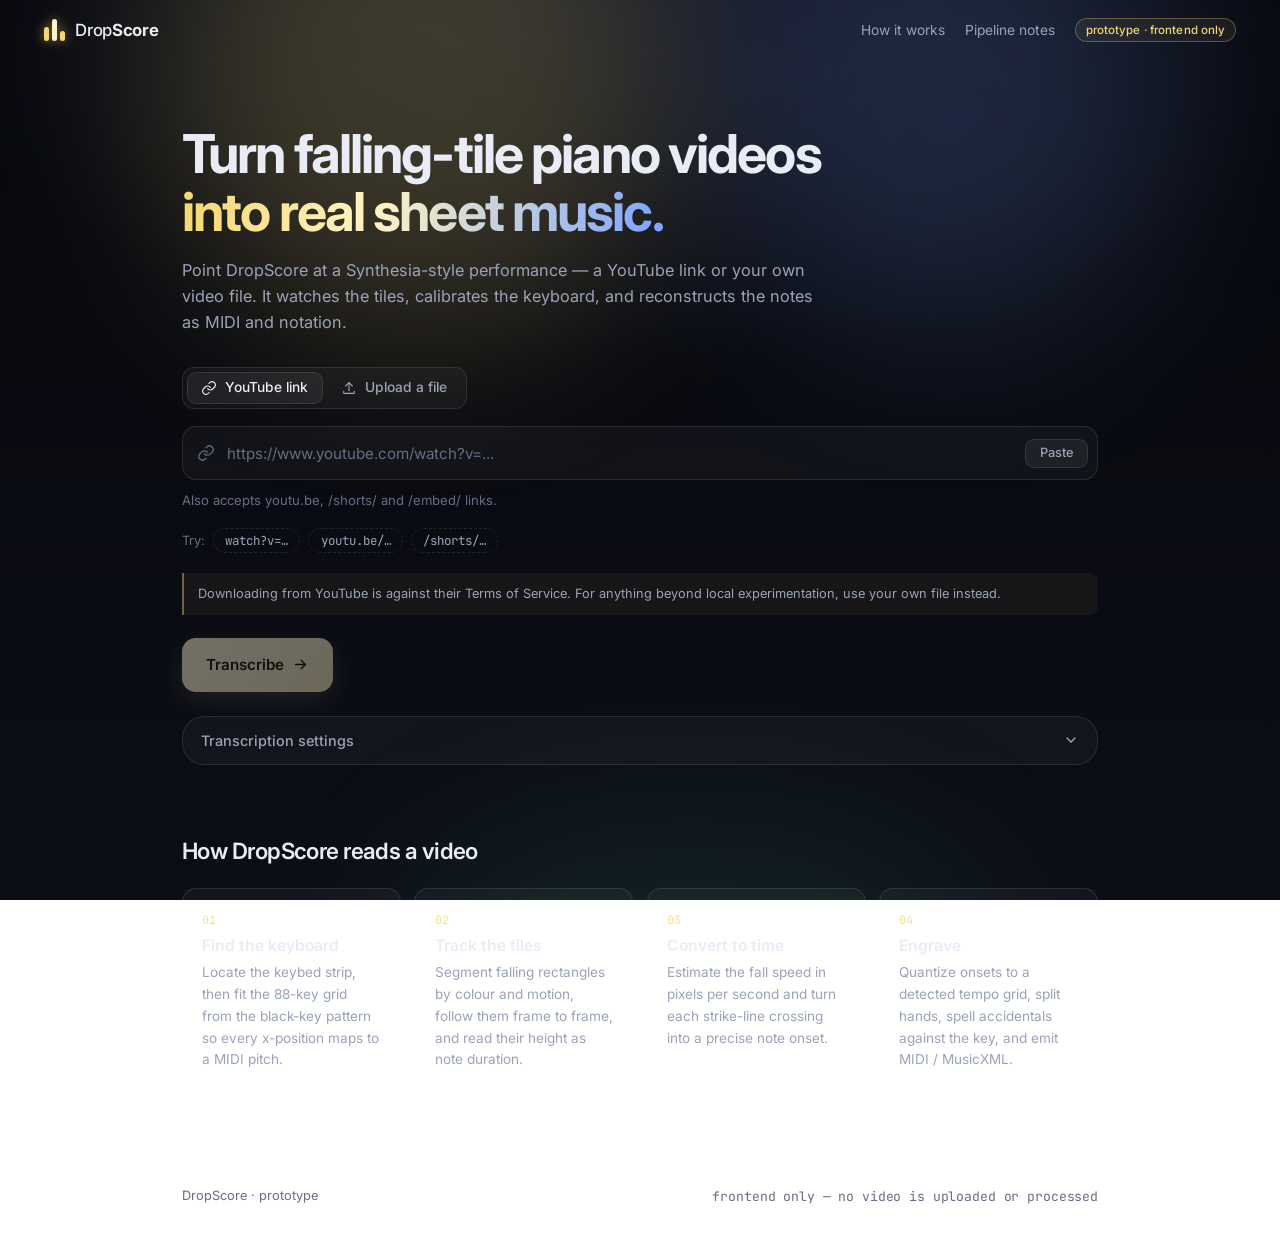
==== web/index.html @ 4b2c11ba "add local file upload" ====
<!DOCTYPE html>
<html lang="en">
<head>
<meta charset="utf-8" />
<meta name="viewport" content="width=device-width, initial-scale=1" />
<title>DropScore — falling-tile piano video to sheet music</title>
<link rel="preconnect" href="https://fonts.googleapis.com" />
<link rel="preconnect" href="https://fonts.gstatic.com" crossorigin />
<link href="https://fonts.googleapis.com/css2?family=Inter:wght@400;500;600;700&family=JetBrains+Mono:wght@400;500&display=swap" rel="stylesheet" />
<link rel="stylesheet" href="styles.css" />
</head>
<body>
<div class="glow-field" aria-hidden="true">
  <span class="orb orb-a"></span>
  <span class="orb orb-b"></span>
  <span class="orb orb-c"></span>
</div>

<header class="topbar">
  <div class="brand">
    <span class="brand-mark" aria-hidden="true"><i></i><i></i><i></i></span>
    <span class="brand-text">Drop<b>Score</b></span>
  </div>
  <nav class="topnav">
    <a href="#how">How it works</a>
    <a href="../docs/PIPELINE.md">Pipeline notes</a>
    <span class="pill pill-warn">prototype · frontend only</span>
  </nav>
</header>

<main>
  <!-- INPUT -->
  <section class="hero" id="input-stage">
    <h1>Turn falling-tile piano videos<br /><em>into real sheet music.</em></h1>
    <p class="sub">
      Point DropScore at a Synthesia-style performance — a YouTube link or your own
      video file. It watches the tiles, calibrates the keyboard, and reconstructs the
      notes as MIDI and notation.
    </p>

    <div class="tabs" role="tablist" aria-label="Video source">
      <button class="tab is-active" id="tab-link" role="tab" aria-selected="true" aria-controls="pane-link" type="button">
        <svg viewBox="0 0 24 24" aria-hidden="true"><path d="M10 13a5 5 0 0 0 7.5.5l3-3a5 5 0 0 0-7-7l-1.7 1.7" /><path d="M14 11a5 5 0 0 0-7.5-.5l-3 3a5 5 0 0 0 7 7l1.7-1.7" /></svg>
        <span>YouTube link</span>
      </button>
      <button class="tab" id="tab-file" role="tab" aria-selected="false" aria-controls="pane-file" type="button">
        <svg viewBox="0 0 24 24" aria-hidden="true"><path d="M12 16V4" /><path d="M7 9l5-5 5 5" /><path d="M4 17v2a1 1 0 0 0 1 1h14a1 1 0 0 0 1-1v-2" /></svg>
        <span>Upload a file</span>
      </button>
    </div>

    <form id="source-form" autocomplete="off" novalidate>
      <!-- link pane -->
      <div class="pane" id="pane-link" role="tabpanel" aria-labelledby="tab-link">
        <div class="url-form">
          <div class="field">
            <svg class="field-icon" viewBox="0 0 24 24" aria-hidden="true"><path d="M10 13a5 5 0 0 0 7.5.5l3-3a5 5 0 0 0-7-7l-1.7 1.7" /><path d="M14 11a5 5 0 0 0-7.5-.5l-3 3a5 5 0 0 0 7 7l1.7-1.7" /></svg>
            <input id="url-input" type="text" inputmode="url" spellcheck="false"
                   placeholder="https://www.youtube.com/watch?v=..." aria-label="YouTube video URL" />
            <button type="button" class="ghost-btn" id="paste-btn" title="Paste from clipboard">Paste</button>
          </div>
        </div>

        <p class="hint" id="hint">Also accepts youtu.be, /shorts/ and /embed/ links.</p>

        <div class="samples">
          <span>Try:</span>
          <button class="chip" type="button" data-url="https://www.youtube.com/watch?v=dQw4w9WgXcQ">watch?v=…</button>
          <button class="chip" type="button" data-url="https://youtu.be/9bZkp7q19f0?t=42">youtu.be/…</button>
          <button class="chip" type="button" data-url="https://www.youtube.com/shorts/aqz-KE-bpKQ">/shorts/…</button>
        </div>

        <div class="preview" id="preview" hidden>
          <div class="preview-thumb">
            <img id="preview-img" alt="Video thumbnail" />
            <span class="preview-badge mono" id="preview-id"></span>
          </div>
          <div class="preview-meta">
            <h3>Source detected</h3>
            <p>DropScore will fetch this video and sample it at <b>30 fps</b> for tile tracking.</p>
            <button class="link-btn" id="clear-btn" type="button">Use a different link</button>
          </div>
        </div>

        <p class="note-tos">
          Downloading from YouTube is against their Terms of Service. For anything beyond
          local experimentation, use your own file instead.
        </p>
      </div>

      <!-- file pane -->
      <div class="pane" id="pane-file" role="tabpanel" aria-labelledby="tab-file" hidden>
        <label class="dropzone" id="dropzone" for="file-input">
          <input id="file-input" type="file" accept="video/mp4,video/webm,video/quicktime,video/x-matroska,.mp4,.webm,.mov,.mkv,.m4v" />
          <svg class="dz-icon" viewBox="0 0 24 24" aria-hidden="true">
            <path d="M12 16V4" /><path d="M7 9l5-5 5 5" />
            <path d="M4 17v2a1 1 0 0 0 1 1h14a1 1 0 0 0 1-1v-2" />
          </svg>
          <span class="dz-title">Drop a video here, or <u>browse</u></span>
          <span class="dz-sub">MP4, WebM, MOV or MKV · up to 2 GB · never leaves your machine</span>
        </label>

        <p class="hint" id="file-hint">The file is read locally — nothing is uploaded in this prototype.</p>

        <div class="preview" id="file-preview" hidden>
          <div class="preview-thumb">
            <canvas id="file-thumb" width="320" height="180"></canvas>
            <span class="preview-badge mono" id="file-badge"></span>
          </div>
          <div class="preview-meta">
            <h3 id="file-name">video.mp4</h3>
            <p class="mono" id="file-meta"></p>
            <button class="link-btn" id="file-clear-btn" type="button">Choose a different file</button>
          </div>
        </div>
      </div>

      <button type="submit" class="primary-btn" id="submit-btn">
        <span>Transcribe</span>
        <svg viewBox="0 0 24 24" aria-hidden="true"><path d="M5 12h13" /><path d="M13 6l6 6-6 6" /></svg>
      </button>
    </form>

    <details class="options" id="options">
      <summary>
        <span>Transcription settings</span>
        <svg viewBox="0 0 24 24" aria-hidden="true"><path d="M6 9l6 6 6-6" /></svg>
      </summary>
      <div class="options-grid">
        <label class="opt">
          <span class="opt-label">Hand assignment</span>
          <select id="opt-hands">
            <option value="color">By tile colour (recommended)</option>
            <option value="split">Fixed split at middle C</option>
            <option value="pitch">Adaptive pitch clustering</option>
            <option value="none">Single staff</option>
          </select>
        </label>
        <label class="opt">
          <span class="opt-label">Quantization</span>
          <select id="opt-quant">
            <option value="16">1/16 note</option>
            <option value="32">1/32 note</option>
            <option value="8">1/8 note</option>
            <option value="0">None (raw timing)</option>
          </select>
        </label>
        <label class="opt">
          <span class="opt-label">Tempo</span>
          <select id="opt-tempo">
            <option value="auto">Estimate from note onsets</option>
            <option value="fixed">Fix at 120 BPM</option>
          </select>
        </label>
        <label class="opt">
          <span class="opt-label">Key signature</span>
          <select id="opt-key">
            <option value="auto">Detect automatically</option>
            <option value="C">C major / A minor</option>
            <option value="G">G major / E minor</option>
            <option value="F">F major / D minor</option>
          </select>
        </label>
        <div class="opt opt-wide">
          <span class="opt-label">Outputs</span>
          <div class="checks">
            <label><input type="checkbox" checked data-fmt="MIDI" /> <span>MIDI</span></label>
            <label><input type="checkbox" checked data-fmt="MusicXML" /> <span>MusicXML</span></label>
            <label><input type="checkbox" data-fmt="PDF" /> <span>PDF score</span></label>
            <label><input type="checkbox" data-fmt="JSON" /> <span>Note JSON</span></label>
          </div>
        </div>
      </div>
    </details>
  </section>

  <!-- PROCESSING -->
  <section class="stage" id="processing-stage" hidden>
    <div class="panel">
      <div class="panel-head">
        <h2>Transcribing</h2>
        <span class="mono" id="elapsed">00:00</span>
      </div>
      <div class="progress"><div class="progress-bar" id="progress-bar"></div></div>
      <ol class="steps" id="steps"></ol>
      <div class="console mono" id="console" aria-live="polite"></div>
      <button class="ghost-btn danger" id="cancel-btn" type="button">Cancel</button>
    </div>
  </section>

  <!-- RESULT -->
  <section class="stage" id="result-stage" hidden>
    <div class="panel">
      <div class="panel-head">
        <h2>Transcription complete</h2>
        <span class="pill pill-ok" id="result-conf">confidence 0.00</span>
      </div>

      <div class="stats" id="stats"></div>

      <div class="roll-wrap">
        <div class="roll-head">
          <span>Piano roll</span>
          <span class="mono" id="roll-range"></span>
        </div>
        <canvas id="roll" height="240"></canvas>
        <div class="keybed" id="keybed" aria-hidden="true"></div>
      </div>

      <div class="downloads" id="downloads"></div>

      <p class="disclaimer">
        This build renders a simulated result — the vision backend is not wired up yet.
        See <a href="../docs/PIPELINE.md">docs/PIPELINE.md</a> for the planned approach.
      </p>

      <button class="ghost-btn" id="again-btn" type="button">Transcribe another video</button>
    </div>
  </section>

  <!-- HOW -->
  <section class="how" id="how">
    <h2>How DropScore reads a video</h2>
    <div class="cards">
      <article class="card">
        <span class="card-num">01</span>
        <h3>Find the keyboard</h3>
        <p>Locate the keybed strip, then fit the 88-key grid from the black-key pattern so every x-position maps to a MIDI pitch.</p>
      </article>
      <article class="card">
        <span class="card-num">02</span>
        <h3>Track the tiles</h3>
        <p>Segment falling rectangles by colour and motion, follow them frame to frame, and read their height as note duration.</p>
      </article>
      <article class="card">
        <span class="card-num">03</span>
        <h3>Convert to time</h3>
        <p>Estimate the fall speed in pixels per second and turn each strike-line crossing into a precise note onset.</p>
      </article>
      <article class="card">
        <span class="card-num">04</span>
        <h3>Engrave</h3>
        <p>Quantize onsets to a detected tempo grid, split hands, spell accidentals against the key, and emit MIDI / MusicXML.</p>
      </article>
    </div>
  </section>
</main>

<footer>
  <span>DropScore · prototype</span>
  <span class="mono">frontend only — no video is uploaded or processed</span>
</footer>

<script src="app.js"></script>
</body>
</html>
---- web/styles.css ----
/* ── DropScore prototype UI ────────────────────────────────────────── */

:root {
  --bg:            #07080d;
  --bg-2:          #0c0e16;
  --surface:       rgba(255, 255, 255, 0.035);
  --surface-hi:    rgba(255, 255, 255, 0.06);
  --line:          rgba(255, 255, 255, 0.10);
  --line-hi:       rgba(255, 255, 255, 0.20);
  --text:          #e9ecf5;
  --text-dim:      #9aa3b8;
  --text-faint:    #666e85;

  --accent:        #f5d76e;   /* the warm gold of the reference video */
  --accent-2:      #7aa2ff;   /* cool counterpart, left hand         */
  --accent-3:      #64f0c8;
  --danger:        #ff6b6b;

  --radius:        14px;
  --radius-lg:     22px;
  --mono:          "JetBrains Mono", ui-monospace, SFMono-Regular, Menlo, monospace;
}

* { box-sizing: border-box; }

/* display:flex/grid on a section would otherwise beat the UA [hidden] rule */
[hidden] { display: none !important; }

html { scroll-behavior: smooth; }

body {
  margin: 0;
  min-height: 100vh;
  font-family: Inter, -apple-system, BlinkMacSystemFont, "Segoe UI", sans-serif;
  color: var(--text);
  background:
    radial-gradient(1200px 700px at 50% -10%, #131829 0%, transparent 65%),
    linear-gradient(180deg, var(--bg) 0%, var(--bg-2) 100%);
  background-attachment: fixed;
  -webkit-font-smoothing: antialiased;
}

.mono { font-family: var(--mono); font-size: 0.82rem; letter-spacing: -0.01em; }

/* ── ambient glow ─────────────────────────────────────────────────── */
.glow-field { position: fixed; inset: 0; overflow: hidden; pointer-events: none; z-index: 0; }
.orb { position: absolute; border-radius: 50%; filter: blur(90px); opacity: 0.20; }
.orb-a { width: 520px; height: 520px; background: var(--accent);   top: -180px; left: 12%; }
.orb-b { width: 460px; height: 460px; background: var(--accent-2); top: -120px; right: 8%; opacity: 0.16; }
.orb-c { width: 620px; height: 320px; background: var(--accent-3); bottom: -220px; left: 30%; opacity: 0.08; }

/* ── chrome ───────────────────────────────────────────────────────── */
.topbar {
  position: relative; z-index: 2;
  display: flex; align-items: center; justify-content: space-between;
  gap: 1rem; padding: 1.15rem clamp(1rem, 4vw, 2.75rem);
}

.brand { display: flex; align-items: center; gap: 0.65rem; }
.brand-mark { display: flex; align-items: flex-end; gap: 3px; height: 22px; }
.brand-mark i {
  display: block; width: 5px; border-radius: 3px; background: var(--accent);
  box-shadow: 0 0 12px rgba(245, 215, 110, 0.6);
  animation: bob 2.4s ease-in-out infinite;
}
.brand-mark i:nth-child(1) { height: 14px; }
.brand-mark i:nth-child(2) { height: 22px; background: #fff5cf; animation-delay: 0.25s; }
.brand-mark i:nth-child(3) { height: 10px; animation-delay: 0.5s; }
@keyframes bob { 0%, 100% { transform: translateY(0); } 50% { transform: translateY(-4px); } }

.brand-text { font-weight: 500; font-size: 1.05rem; letter-spacing: -0.02em; }
.brand-text b { font-weight: 700; }

.topnav { display: flex; align-items: center; gap: 1.25rem; font-size: 0.86rem; }
.topnav a { color: var(--text-dim); text-decoration: none; transition: color 0.15s; }
.topnav a:hover { color: var(--text); }

.pill {
  padding: 0.25rem 0.6rem; border-radius: 999px;
  font-size: 0.72rem; font-weight: 500; letter-spacing: 0.01em;
  border: 1px solid var(--line);
}
.pill-warn { color: var(--accent); border-color: rgba(245, 215, 110, 0.3); background: rgba(245, 215, 110, 0.07); }
.pill-ok   { color: var(--accent-3); border-color: rgba(100, 240, 200, 0.3); background: rgba(100, 240, 200, 0.07); }

/* ── layout ───────────────────────────────────────────────────────── */
main {
  position: relative; z-index: 1;
  max-width: 980px; margin: 0 auto;
  padding: clamp(1.5rem, 5vw, 4rem) clamp(1rem, 4vw, 2rem) 4rem;
}

.hero h1 {
  margin: 0 0 1rem;
  font-size: clamp(2rem, 5.4vw, 3.35rem);
  line-height: 1.08; font-weight: 700; letter-spacing: -0.035em;
}
.hero h1 em {
  font-style: normal;
  background: linear-gradient(100deg, var(--accent) 0%, #fff3c4 40%, var(--accent-2) 100%);
  -webkit-background-clip: text; background-clip: text; color: transparent;
}
.sub {
  margin: 0 0 2rem; max-width: 40rem;
  color: var(--text-dim); font-size: 1.02rem; line-height: 1.6;
}

/* ── source tabs ──────────────────────────────────────────────────── */
.tabs {
  display: inline-flex; gap: 0.25rem; margin-bottom: 1.1rem; padding: 0.25rem;
  background: var(--surface); border: 1px solid var(--line); border-radius: 12px;
}
.tab {
  display: inline-flex; align-items: center; gap: 0.5rem;
  padding: 0.5rem 0.9rem; border: 0; border-radius: 9px; cursor: pointer;
  background: transparent; color: var(--text-dim);
  font: 500 0.86rem/1 Inter, sans-serif;
  transition: background 0.18s, color 0.18s;
}
.tab svg { width: 16px; height: 16px; fill: none; stroke: currentColor; stroke-width: 1.7; stroke-linecap: round; stroke-linejoin: round; }
.tab:hover { color: var(--text); }
.tab.is-active { background: var(--surface-hi); color: var(--text); box-shadow: inset 0 0 0 1px var(--line); }

.pane { animation: rise 0.25s ease both; }
#submit-btn { margin-top: 1.4rem; }

.note-tos {
  margin: 1.25rem 0 0; padding: 0.7rem 0.85rem;
  border-left: 2px solid rgba(245, 215, 110, 0.4); border-radius: 0 8px 8px 0;
  background: rgba(245, 215, 110, 0.05);
  font-size: 0.8rem; line-height: 1.55; color: var(--text-dim);
}

/* ── dropzone ─────────────────────────────────────────────────────── */
.dropzone {
  display: flex; flex-direction: column; align-items: center; justify-content: center;
  gap: 0.5rem; padding: 2.4rem 1.5rem; cursor: pointer; text-align: center;
  background: var(--surface); border: 1.5px dashed var(--line-hi);
  border-radius: var(--radius-lg);
  transition: border-color 0.18s, background 0.18s, transform 0.18s;
}
.dropzone:hover { border-color: rgba(245, 215, 110, 0.45); background: var(--surface-hi); }
.dropzone.dragover {
  border-color: var(--accent); background: rgba(245, 215, 110, 0.07);
  transform: scale(1.005);
}
.dropzone input[type="file"] { position: absolute; width: 1px; height: 1px; opacity: 0; pointer-events: none; }
.dz-icon { width: 30px; height: 30px; fill: none; stroke: var(--accent); stroke-width: 1.5; stroke-linecap: round; stroke-linejoin: round; opacity: 0.85; }
.dz-title { font-size: 0.98rem; font-weight: 500; }
.dz-title u { text-decoration-color: rgba(245, 215, 110, 0.6); text-underline-offset: 3px; }
.dz-sub { font-size: 0.8rem; color: var(--text-faint); }

#file-thumb { width: 100%; height: 100%; display: block; object-fit: cover; background: #000; }
#file-meta { font-size: 0.78rem; }

/* ── url form ─────────────────────────────────────────────────────── */
.url-form { display: flex; gap: 0.7rem; flex-wrap: wrap; }

.field {
  flex: 1 1 320px; display: flex; align-items: center; gap: 0.6rem;
  padding: 0 0.55rem 0 0.9rem; height: 54px;
  background: var(--surface); border: 1px solid var(--line);
  border-radius: var(--radius); transition: border-color 0.18s, box-shadow 0.18s, background 0.18s;
}
.field:focus-within {
  border-color: rgba(245, 215, 110, 0.5);
  box-shadow: 0 0 0 4px rgba(245, 215, 110, 0.08);
  background: var(--surface-hi);
}
.field.invalid { border-color: rgba(255, 107, 107, 0.6); box-shadow: 0 0 0 4px rgba(255, 107, 107, 0.08); }

.field-icon { width: 18px; height: 18px; flex: none; fill: none; stroke: var(--text-faint); stroke-width: 1.7; stroke-linecap: round; }

.field input {
  flex: 1; min-width: 0; height: 100%;
  background: none; border: 0; outline: none;
  color: var(--text); font-size: 0.95rem; font-family: inherit;
}
.field input::placeholder { color: var(--text-faint); }

.primary-btn {
  display: inline-flex; align-items: center; gap: 0.5rem;
  height: 54px; padding: 0 1.5rem;
  border: 0; border-radius: var(--radius); cursor: pointer;
  font: 600 0.95rem/1 Inter, sans-serif; color: #1a1608;
  background: linear-gradient(135deg, #ffe9a3, var(--accent));
  box-shadow: 0 8px 28px rgba(245, 215, 110, 0.22);
  transition: transform 0.15s, box-shadow 0.2s, filter 0.2s;
}
.primary-btn:hover:not(:disabled) { transform: translateY(-1px); box-shadow: 0 12px 34px rgba(245, 215, 110, 0.3); }
.primary-btn:active:not(:disabled) { transform: translateY(0); }
.primary-btn:disabled { opacity: 0.45; cursor: not-allowed; filter: saturate(0.4); }
.primary-btn svg { width: 17px; height: 17px; fill: none; stroke: currentColor; stroke-width: 2; stroke-linecap: round; stroke-linejoin: round; }

.ghost-btn {
  padding: 0.45rem 0.85rem; border-radius: 9px; cursor: pointer;
  background: var(--surface-hi); border: 1px solid var(--line);
  color: var(--text-dim); font: 500 0.8rem/1 Inter, sans-serif;
  transition: color 0.15s, border-color 0.15s, background 0.15s;
}
.ghost-btn:hover { color: var(--text); border-color: var(--line-hi); }
.ghost-btn.danger:hover { color: var(--danger); border-color: rgba(255, 107, 107, 0.4); }

.link-btn {
  background: none; border: 0; padding: 0; cursor: pointer;
  color: var(--accent); font: 500 0.85rem/1 Inter, sans-serif;
  border-bottom: 1px dashed rgba(245, 215, 110, 0.4);
}

.hint { margin: 0.75rem 0 0; font-size: 0.82rem; color: var(--text-faint); min-height: 1.2em; }
.hint.error { color: var(--danger); }

.samples { display: flex; align-items: center; flex-wrap: wrap; gap: 0.5rem; margin-top: 1.25rem; font-size: 0.8rem; color: var(--text-faint); }
.chip {
  padding: 0.32rem 0.7rem; border-radius: 999px; cursor: pointer;
  background: transparent; border: 1px dashed var(--line);
  color: var(--text-dim); font: 400 0.78rem/1 var(--mono);
  transition: all 0.15s;
}
.chip:hover { border-style: solid; border-color: var(--line-hi); color: var(--text); background: var(--surface); }

/* ── preview ──────────────────────────────────────────────────────── */
.preview {
  display: flex; gap: 1.15rem; align-items: center; flex-wrap: wrap;
  margin-top: 1.5rem; padding: 1rem;
  background: var(--surface); border: 1px solid var(--line); border-radius: var(--radius-lg);
  animation: rise 0.35s ease both;
}
.preview-thumb { position: relative; flex: none; width: 200px; aspect-ratio: 16 / 9; border-radius: 12px; overflow: hidden; background: #000; }
.preview-thumb img { width: 100%; height: 100%; object-fit: cover; display: block; }
.preview-badge {
  position: absolute; left: 8px; bottom: 8px;
  padding: 0.15rem 0.45rem; border-radius: 6px;
  background: rgba(0, 0, 0, 0.7); color: #fff; font-size: 0.7rem;
}
.preview-meta h3 { margin: 0 0 0.3rem; font-size: 0.95rem; font-weight: 600; }
.preview-meta p { margin: 0 0 0.6rem; color: var(--text-dim); font-size: 0.86rem; }

@keyframes rise { from { opacity: 0; transform: translateY(8px); } to { opacity: 1; transform: none; } }

/* ── options ──────────────────────────────────────────────────────── */
.options { margin-top: 1.5rem; border: 1px solid var(--line); border-radius: var(--radius-lg); background: var(--surface); overflow: hidden; }
.options summary {
  display: flex; align-items: center; justify-content: space-between;
  padding: 0.95rem 1.15rem; cursor: pointer; list-style: none;
  font-size: 0.9rem; font-weight: 500; color: var(--text-dim);
}
.options summary::-webkit-details-marker { display: none; }
.options summary:hover { color: var(--text); }
.options summary svg { width: 16px; height: 16px; fill: none; stroke: currentColor; stroke-width: 2; stroke-linecap: round; transition: transform 0.2s; }
.options[open] summary svg { transform: rotate(180deg); }

.options-grid {
  display: grid; grid-template-columns: repeat(auto-fit, minmax(210px, 1fr));
  gap: 1rem; padding: 0 1.15rem 1.25rem;
}
.opt { display: flex; flex-direction: column; gap: 0.4rem; }
.opt-wide { grid-column: 1 / -1; }
.opt-label { font-size: 0.76rem; text-transform: uppercase; letter-spacing: 0.07em; color: var(--text-faint); }

select {
  height: 40px; padding: 0 0.7rem; border-radius: 10px;
  background: #10131d; border: 1px solid var(--line);
  color: var(--text); font: 400 0.88rem/1 Inter, sans-serif; cursor: pointer;
}
select:focus { outline: none; border-color: rgba(245, 215, 110, 0.5); }

.checks { display: flex; flex-wrap: wrap; gap: 0.5rem; }
.checks label {
  display: inline-flex; align-items: center; gap: 0.4rem; cursor: pointer;
  padding: 0.4rem 0.75rem; border-radius: 9px;
  background: #10131d; border: 1px solid var(--line);
  font-size: 0.84rem; color: var(--text-dim); transition: all 0.15s;
}
.checks label:has(input:checked) { color: var(--text); border-color: rgba(245, 215, 110, 0.35); background: rgba(245, 215, 110, 0.06); }
.checks input { accent-color: var(--accent); margin: 0; }

/* ── panels (processing + result) ─────────────────────────────────── */
.stage { animation: rise 0.35s ease both; }
.panel {
  padding: clamp(1.25rem, 3vw, 1.9rem);
  background: var(--surface); border: 1px solid var(--line);
  border-radius: var(--radius-lg);
  backdrop-filter: blur(12px);
}
.panel-head { display: flex; align-items: center; justify-content: space-between; gap: 1rem; margin-bottom: 1.25rem; }
.panel-head h2 { margin: 0; font-size: 1.3rem; font-weight: 600; letter-spacing: -0.02em; }

.progress { height: 4px; border-radius: 999px; background: rgba(255, 255, 255, 0.07); overflow: hidden; }
.progress-bar {
  height: 100%; width: 0%; border-radius: 999px;
  background: linear-gradient(90deg, var(--accent-2), var(--accent));
  box-shadow: 0 0 16px rgba(245, 215, 110, 0.55);
  transition: width 0.4s cubic-bezier(0.4, 0, 0.2, 1);
}

.steps { list-style: none; margin: 1.5rem 0; padding: 0; display: grid; gap: 0.15rem; }
.steps li {
  display: flex; align-items: center; gap: 0.75rem;
  padding: 0.55rem 0.2rem; font-size: 0.9rem; color: var(--text-faint);
  transition: color 0.25s;
}
.steps .dot {
  flex: none; width: 18px; height: 18px; border-radius: 50%;
  border: 1.5px solid var(--line-hi);
  display: grid; place-items: center; font-size: 0.6rem; color: transparent;
  transition: all 0.25s;
}
.steps li.active { color: var(--text); }
.steps li.active .dot { border-color: var(--accent); box-shadow: 0 0 0 4px rgba(245, 215, 110, 0.12); animation: pulse 1.2s ease-in-out infinite; }
.steps li.done { color: var(--text-dim); }
.steps li.done .dot { border-color: var(--accent-3); background: rgba(100, 240, 200, 0.16); color: var(--accent-3); }
.steps .step-note { margin-left: auto; font-family: var(--mono); font-size: 0.75rem; color: var(--text-faint); }
@keyframes pulse { 0%, 100% { box-shadow: 0 0 0 4px rgba(245, 215, 110, 0.12); } 50% { box-shadow: 0 0 0 8px rgba(245, 215, 110, 0.03); } }

.console {
  height: 128px; overflow-y: auto; padding: 0.8rem 0.9rem;
  background: #05060a; border: 1px solid var(--line); border-radius: 12px;
  color: var(--text-faint); font-size: 0.76rem; line-height: 1.65; white-space: pre-wrap;
}
.console b { color: var(--accent-3); font-weight: 400; }
.console i { color: var(--text-faint); opacity: 0.6; font-style: normal; }

#cancel-btn { margin-top: 1.1rem; }

/* ── result ───────────────────────────────────────────────────────── */
.stats { display: grid; grid-template-columns: repeat(auto-fit, minmax(120px, 1fr)); gap: 0.65rem; margin-bottom: 1.4rem; }
.stat { padding: 0.85rem 0.95rem; background: #10131d; border: 1px solid var(--line); border-radius: 12px; }
.stat .k { display: block; font-size: 0.7rem; text-transform: uppercase; letter-spacing: 0.07em; color: var(--text-faint); margin-bottom: 0.35rem; }
.stat .v { font-size: 1.25rem; font-weight: 600; letter-spacing: -0.02em; }
.stat .v small { font-size: 0.8rem; font-weight: 400; color: var(--text-dim); margin-left: 0.15rem; }

.roll-wrap { border: 1px solid var(--line); border-radius: 14px; overflow: hidden; background: #05060a; }
.roll-head {
  display: flex; align-items: center; justify-content: space-between;
  padding: 0.6rem 0.9rem; border-bottom: 1px solid var(--line);
  font-size: 0.8rem; color: var(--text-dim); background: #0a0c14;
}
#roll { display: block; width: 100%; height: 240px; }

.keybed { display: flex; height: 34px; border-top: 1px solid var(--line); background: #0a0c14; position: relative; }
.keybed .wk { flex: 1; border-right: 1px solid rgba(0, 0, 0, 0.6); background: linear-gradient(180deg, #e8e8ee, #b9bcc8); }
.keybed .bk {
  position: absolute; top: 0; height: 62%; width: 0.9%;
  background: linear-gradient(180deg, #2a2d38, #0b0c11);
  border-radius: 0 0 2px 2px; transform: translateX(-50%); z-index: 2;
}

.downloads { display: flex; flex-wrap: wrap; gap: 0.6rem; margin-top: 1.4rem; }
.dl {
  display: inline-flex; align-items: center; gap: 0.55rem;
  padding: 0.65rem 1rem; border-radius: 11px; cursor: not-allowed;
  background: #10131d; border: 1px solid var(--line);
  color: var(--text-dim); font-size: 0.87rem;
}
.dl .ext { font-family: var(--mono); font-size: 0.7rem; padding: 0.12rem 0.4rem; border-radius: 5px; background: rgba(245, 215, 110, 0.12); color: var(--accent); }

.disclaimer { margin: 1.25rem 0 1rem; font-size: 0.8rem; color: var(--text-faint); line-height: 1.6; }
.disclaimer a { color: var(--text-dim); }

/* ── how it works ─────────────────────────────────────────────────── */
.how { margin-top: 4.5rem; }
.how h2 { margin: 0 0 1.5rem; font-size: 1.4rem; font-weight: 600; letter-spacing: -0.025em; }
.cards { display: grid; grid-template-columns: repeat(auto-fit, minmax(210px, 1fr)); gap: 0.85rem; }
.card {
  padding: 1.2rem; border-radius: var(--radius);
  background: var(--surface); border: 1px solid var(--line);
  transition: border-color 0.2s, transform 0.2s;
}
.card:hover { border-color: var(--line-hi); transform: translateY(-2px); }
.card-num { font-family: var(--mono); font-size: 0.72rem; color: var(--accent); opacity: 0.8; }
.card h3 { margin: 0.5rem 0 0.45rem; font-size: 0.98rem; font-weight: 600; }
.card p { margin: 0; font-size: 0.85rem; line-height: 1.6; color: var(--text-dim); }

footer {
  position: relative; z-index: 1;
  display: flex; justify-content: space-between; flex-wrap: wrap; gap: 0.5rem;
  max-width: 980px; margin: 0 auto;
  padding: 2rem clamp(1rem, 4vw, 2rem) 3rem;
  border-top: 1px solid var(--line);
  font-size: 0.8rem; color: var(--text-faint);
}

@media (max-width: 560px) {
  .primary-btn { width: 100%; justify-content: center; }
  .preview-thumb { width: 100%; }
}

@media (prefers-reduced-motion: reduce) {
  * { animation: none !important; transition-duration: 0.01ms !important; }
}
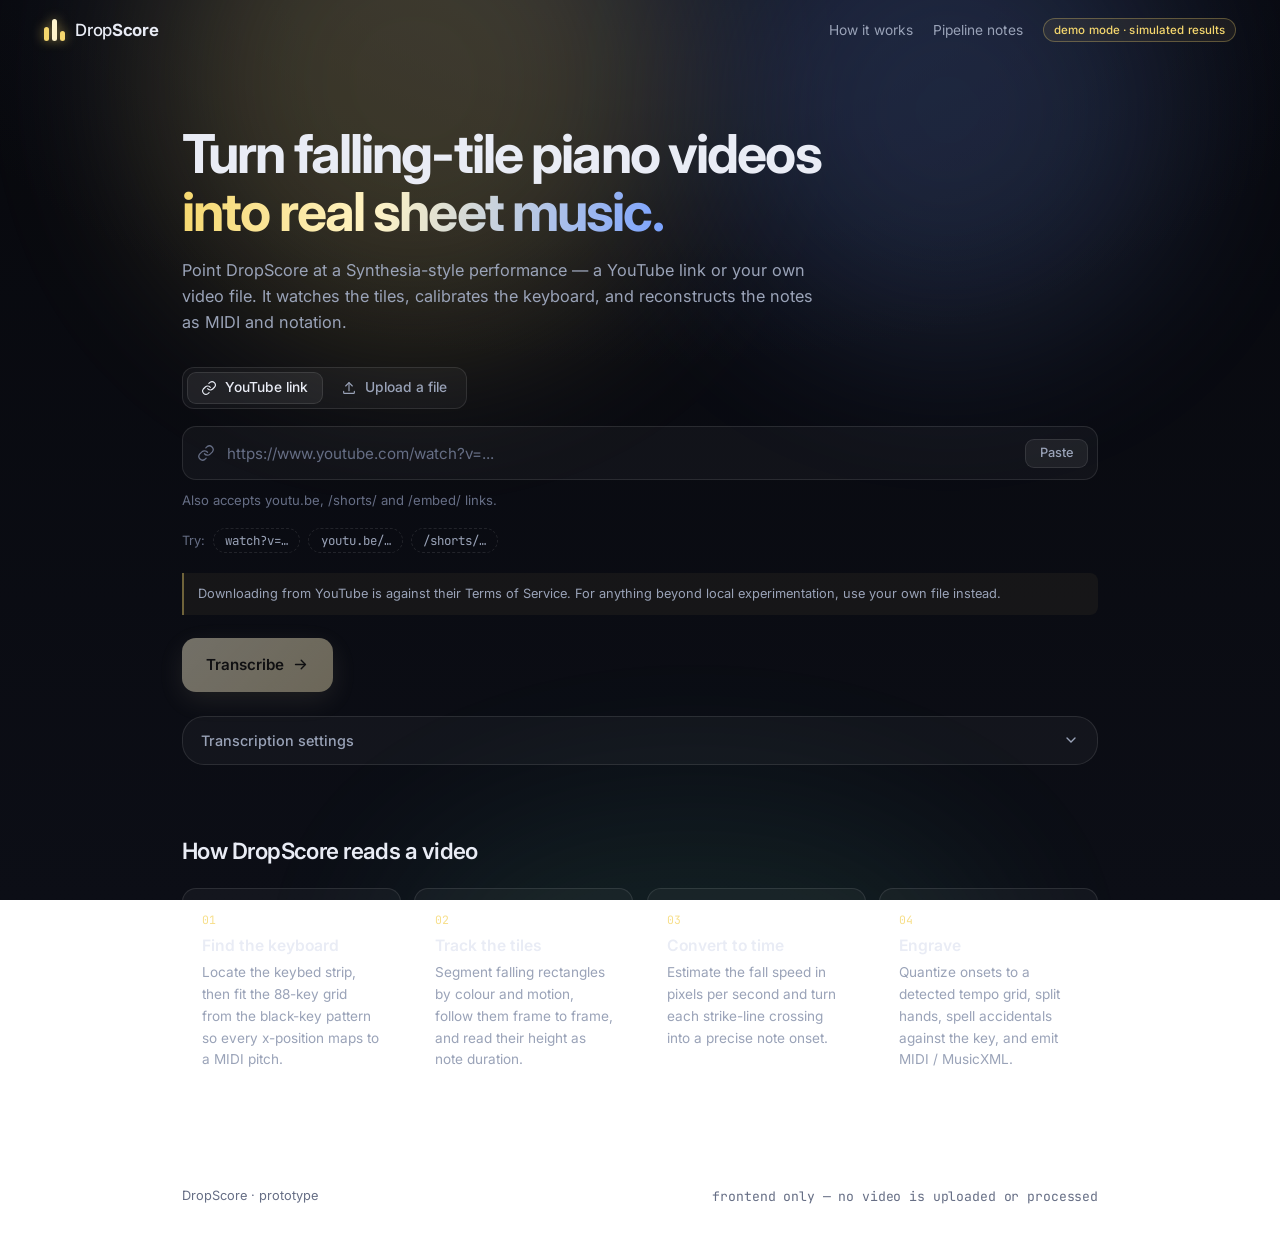
==== commit ce366067: "adding web service and linking frontend" ====
--- a/web/index.html
+++ b/web/index.html
@@ -24,7 +24,7 @@
   <nav class="topnav">
     <a href="#how">How it works</a>
     <a href="../docs/PIPELINE.md">Pipeline notes</a>
-    <span class="pill pill-warn">prototype · frontend only</span>
+    <span class="pill pill-warn" id="mode-pill">checking backend…</span>
   </nav>
 </header>
 
@@ -209,9 +209,9 @@
 
       <div class="downloads" id="downloads"></div>
 
-      <p class="disclaimer">
-        This build renders a simulated result — the vision backend is not wired up yet.
-        See <a href="../docs/PIPELINE.md">docs/PIPELINE.md</a> for the planned approach.
+      <p class="disclaimer" id="disclaimer">
+        Demo mode: these notes are simulated, not transcribed. Run
+        <code>dropscore serve</code> and open the page it prints to transcribe for real.
       </p>
 
       <button class="ghost-btn" id="again-btn" type="button">Transcribe another video</button>
--- a/web/styles.css
+++ b/web/styles.css
@@ -355,6 +355,14 @@
 }
 .dl .ext { font-family: var(--mono); font-size: 0.7rem; padding: 0.12rem 0.4rem; border-radius: 5px; background: rgba(245, 215, 110, 0.12); color: var(--accent); }
 
+/* Downloads become real anchors once a backend produced the files. */
+a.dl { cursor: pointer; text-decoration: none; color: var(--text); transition: border-color 0.15s, background 0.15s; }
+a.dl:hover { border-color: rgba(245, 215, 110, 0.45); background: rgba(245, 215, 110, 0.06); }
+
+/* The simulated-result notice only applies when there is no backend. */
+body:not(.demo) .disclaimer { display: none; }
+.disclaimer code { font-family: var(--mono); font-size: 0.78rem; padding: 0.1rem 0.35rem; border-radius: 5px; background: rgba(255, 255, 255, 0.06); color: var(--accent); }
+
 .disclaimer { margin: 1.25rem 0 1rem; font-size: 0.8rem; color: var(--text-faint); line-height: 1.6; }
 .disclaimer a { color: var(--text-dim); }
 
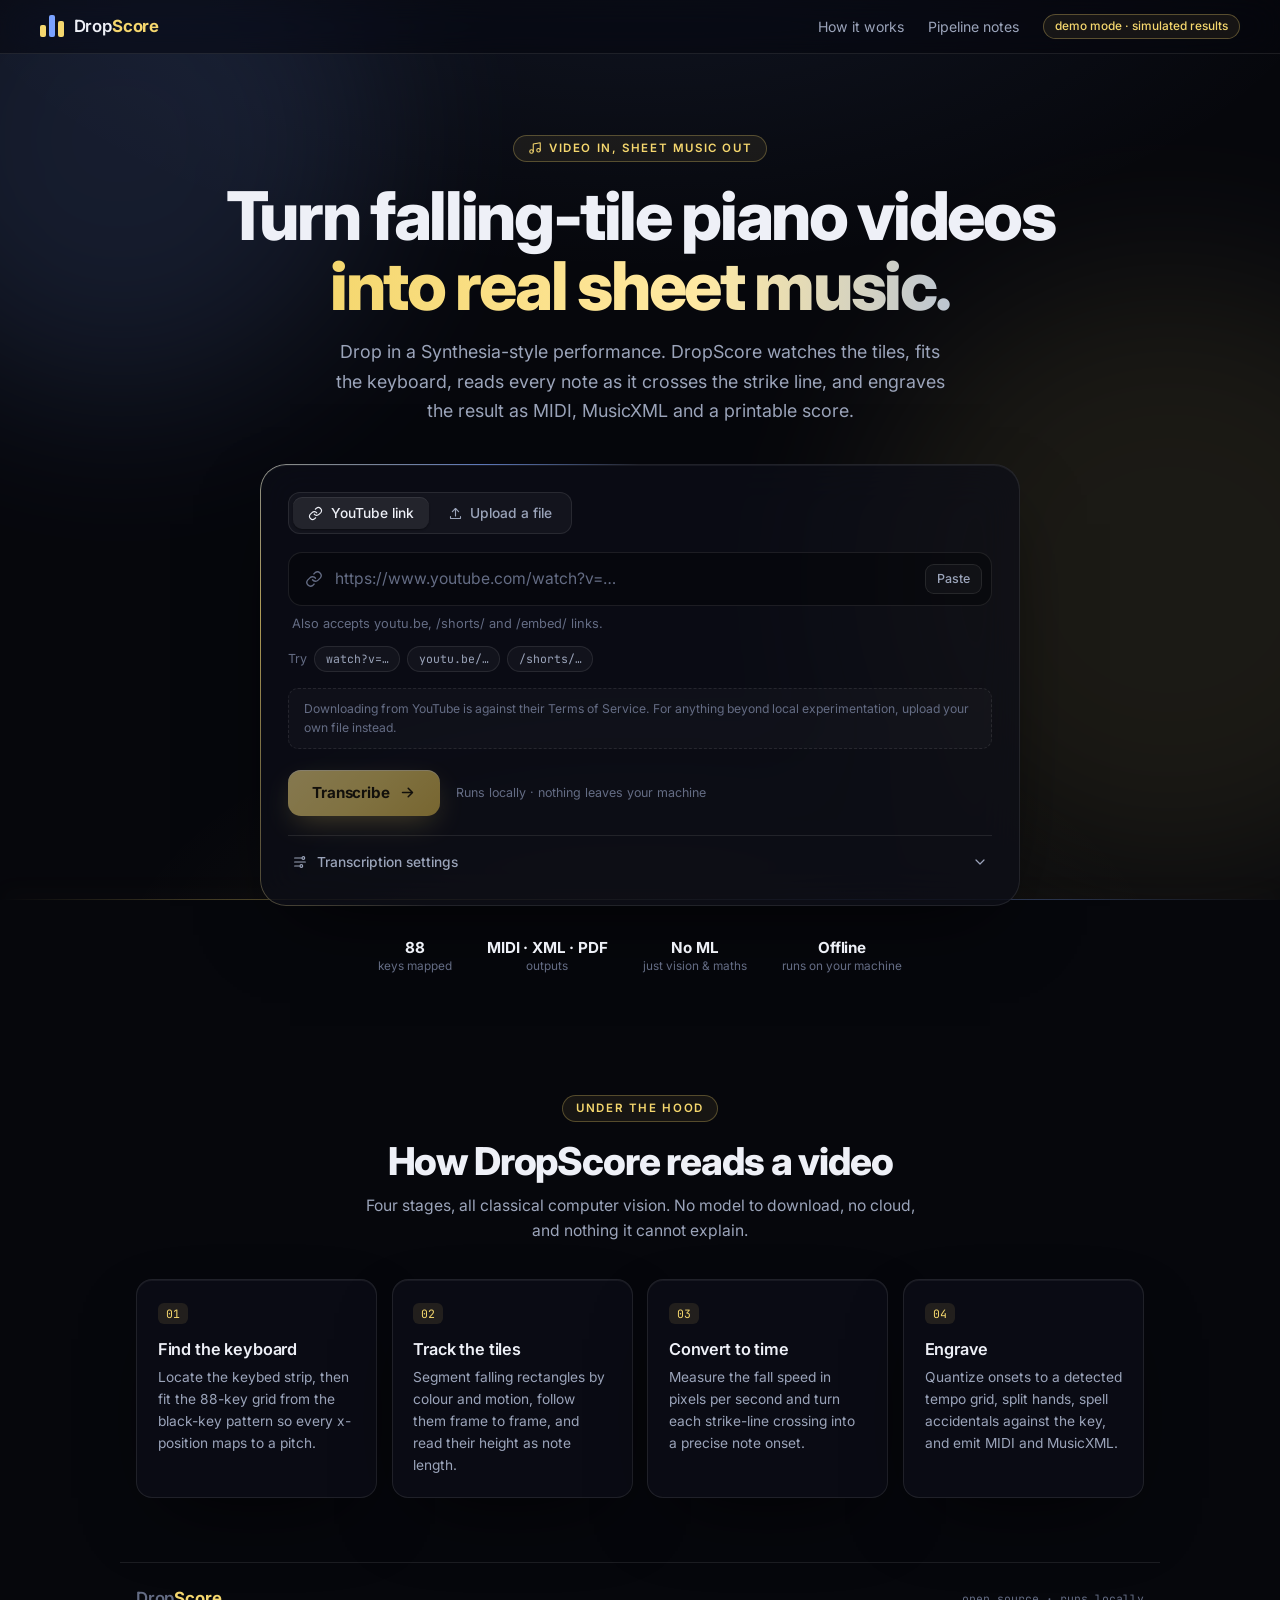
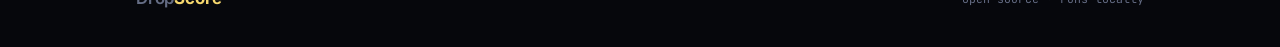
==== commit 6fdb10f4: "give the page a face worth publishing" ====
--- a/web/index.html
+++ b/web/index.html
@@ -4,195 +4,238 @@
 <meta charset="utf-8" />
 <meta name="viewport" content="width=device-width, initial-scale=1" />
 <title>DropScore — falling-tile piano video to sheet music</title>
+<meta name="description" content="Turn Synthesia-style falling-tile piano videos into MIDI, MusicXML and printable sheet music." />
+<meta name="theme-color" content="#06070c" />
 <link rel="preconnect" href="https://fonts.googleapis.com" />
 <link rel="preconnect" href="https://fonts.gstatic.com" crossorigin />
-<link href="https://fonts.googleapis.com/css2?family=Inter:wght@400;500;600;700&family=JetBrains+Mono:wght@400;500&display=swap" rel="stylesheet" />
+<link href="https://fonts.googleapis.com/css2?family=Inter:wght@400;500;600;700;800&family=JetBrains+Mono:wght@400;500&display=swap" rel="stylesheet" />
 <link rel="stylesheet" href="styles.css" />
 </head>
 <body>
-<div class="glow-field" aria-hidden="true">
-  <span class="orb orb-a"></span>
-  <span class="orb orb-b"></span>
-  <span class="orb orb-c"></span>
+
+<!-- Backdrop: slow falling tiles, two orbs, and a glow that follows the cursor -->
+<div class="backdrop" aria-hidden="true">
+  <div class="orb orb-a"></div>
+  <div class="orb orb-b"></div>
+  <div class="tiles" id="bg-tiles"></div>
+  <div class="cursor-glow" id="cursor-glow"></div>
+  <div class="strike-line"></div>
 </div>
 
 <header class="topbar">
-  <div class="brand">
+  <a class="brand" href="#top" aria-label="DropScore home">
     <span class="brand-mark" aria-hidden="true"><i></i><i></i><i></i></span>
     <span class="brand-text">Drop<b>Score</b></span>
-  </div>
+  </a>
   <nav class="topnav">
     <a href="#how">How it works</a>
-    <a href="../docs/PIPELINE.md">Pipeline notes</a>
-    <span class="pill pill-warn" id="mode-pill">checking backend…</span>
+    <!-- Relative path is right when this file is opened from disk; when it is
+         served, applyMode() repoints it at the mount the API exposes. -->
+    <a href="../docs/PIPELINE.md" id="docs-link">Pipeline notes</a>
+    <span class="pill pill-warn" id="mode-pill"><i class="pill-dot"></i>checking backend…</span>
   </nav>
 </header>
 
-<main>
+<main id="top">
   <!-- INPUT -->
   <section class="hero" id="input-stage">
-    <h1>Turn falling-tile piano videos<br /><em>into real sheet music.</em></h1>
-    <p class="sub">
-      Point DropScore at a Synthesia-style performance — a YouTube link or your own
-      video file. It watches the tiles, calibrates the keyboard, and reconstructs the
-      notes as MIDI and notation.
+    <span class="eyebrow reveal" style="--i:0">
+      <svg viewBox="0 0 24 24" aria-hidden="true"><path d="M9 18V5l12-2v13" /><circle cx="6" cy="18" r="3" /><circle cx="18" cy="16" r="3" /></svg>
+      Video in, sheet music out
+    </span>
+    <h1 class="reveal" style="--i:1">Turn falling-tile piano videos <br /><em>into real sheet music.</em></h1>
+    <p class="sub reveal" style="--i:2">
+      Drop in a Synthesia-style performance. DropScore watches the tiles, fits the
+      keyboard, reads every note as it crosses the strike line, and engraves the
+      result as MIDI, MusicXML and a printable score.
     </p>
 
-    <div class="tabs" role="tablist" aria-label="Video source">
-      <button class="tab is-active" id="tab-link" role="tab" aria-selected="true" aria-controls="pane-link" type="button">
-        <svg viewBox="0 0 24 24" aria-hidden="true"><path d="M10 13a5 5 0 0 0 7.5.5l3-3a5 5 0 0 0-7-7l-1.7 1.7" /><path d="M14 11a5 5 0 0 0-7.5-.5l-3 3a5 5 0 0 0 7 7l1.7-1.7" /></svg>
-        <span>YouTube link</span>
-      </button>
-      <button class="tab" id="tab-file" role="tab" aria-selected="false" aria-controls="pane-file" type="button">
-        <svg viewBox="0 0 24 24" aria-hidden="true"><path d="M12 16V4" /><path d="M7 9l5-5 5 5" /><path d="M4 17v2a1 1 0 0 0 1 1h14a1 1 0 0 0 1-1v-2" /></svg>
-        <span>Upload a file</span>
-      </button>
-    </div>
-
-    <form id="source-form" autocomplete="off" novalidate>
-      <!-- link pane -->
-      <div class="pane" id="pane-link" role="tabpanel" aria-labelledby="tab-link">
-        <div class="url-form">
+    <div class="card source-card reveal" style="--i:3">
+      <div class="card-rim" aria-hidden="true"></div>
+
+      <div class="tabs" role="tablist" aria-label="Video source">
+        <button class="tab is-active" id="tab-link" role="tab" aria-selected="true" aria-controls="pane-link" type="button">
+          <svg viewBox="0 0 24 24" aria-hidden="true"><path d="M10 13a5 5 0 0 0 7.5.5l3-3a5 5 0 0 0-7-7l-1.7 1.7" /><path d="M14 11a5 5 0 0 0-7.5-.5l-3 3a5 5 0 0 0 7 7l1.7-1.7" /></svg>
+          <span>YouTube link</span>
+        </button>
+        <button class="tab" id="tab-file" role="tab" aria-selected="false" aria-controls="pane-file" type="button">
+          <svg viewBox="0 0 24 24" aria-hidden="true"><path d="M12 16V4" /><path d="M7 9l5-5 5 5" /><path d="M4 17v2a1 1 0 0 0 1 1h14a1 1 0 0 0 1-1v-2" /></svg>
+          <span>Upload a file</span>
+        </button>
+      </div>
+
+      <form id="source-form" autocomplete="off" novalidate>
+        <!-- link pane -->
+        <div class="pane" id="pane-link" role="tabpanel" aria-labelledby="tab-link">
           <div class="field">
             <svg class="field-icon" viewBox="0 0 24 24" aria-hidden="true"><path d="M10 13a5 5 0 0 0 7.5.5l3-3a5 5 0 0 0-7-7l-1.7 1.7" /><path d="M14 11a5 5 0 0 0-7.5-.5l-3 3a5 5 0 0 0 7 7l1.7-1.7" /></svg>
             <input id="url-input" type="text" inputmode="url" spellcheck="false"
-                   placeholder="https://www.youtube.com/watch?v=..." aria-label="YouTube video URL" />
-            <button type="button" class="ghost-btn" id="paste-btn" title="Paste from clipboard">Paste</button>
-          </div>
-        </div>
-
-        <p class="hint" id="hint">Also accepts youtu.be, /shorts/ and /embed/ links.</p>
-
-        <div class="samples">
-          <span>Try:</span>
-          <button class="chip" type="button" data-url="https://www.youtube.com/watch?v=dQw4w9WgXcQ">watch?v=…</button>
-          <button class="chip" type="button" data-url="https://youtu.be/9bZkp7q19f0?t=42">youtu.be/…</button>
-          <button class="chip" type="button" data-url="https://www.youtube.com/shorts/aqz-KE-bpKQ">/shorts/…</button>
-        </div>
-
-        <div class="preview" id="preview" hidden>
-          <div class="preview-thumb">
-            <img id="preview-img" alt="Video thumbnail" />
-            <span class="preview-badge mono" id="preview-id"></span>
-          </div>
-          <div class="preview-meta">
-            <h3>Source detected</h3>
-            <p>DropScore will fetch this video and sample it at <b>30 fps</b> for tile tracking.</p>
-            <button class="link-btn" id="clear-btn" type="button">Use a different link</button>
-          </div>
-        </div>
-
-        <p class="note-tos">
-          Downloading from YouTube is against their Terms of Service. For anything beyond
-          local experimentation, use your own file instead.
-        </p>
-      </div>
-
-      <!-- file pane -->
-      <div class="pane" id="pane-file" role="tabpanel" aria-labelledby="tab-file" hidden>
-        <label class="dropzone" id="dropzone" for="file-input">
-          <input id="file-input" type="file" accept="video/mp4,video/webm,video/quicktime,video/x-matroska,.mp4,.webm,.mov,.mkv,.m4v" />
-          <svg class="dz-icon" viewBox="0 0 24 24" aria-hidden="true">
-            <path d="M12 16V4" /><path d="M7 9l5-5 5 5" />
-            <path d="M4 17v2a1 1 0 0 0 1 1h14a1 1 0 0 0 1-1v-2" />
-          </svg>
-          <span class="dz-title">Drop a video here, or <u>browse</u></span>
-          <span class="dz-sub">MP4, WebM, MOV or MKV · up to 2 GB · never leaves your machine</span>
-        </label>
-
-        <p class="hint" id="file-hint">The file is read locally — nothing is uploaded in this prototype.</p>
-
-        <div class="preview" id="file-preview" hidden>
-          <div class="preview-thumb">
-            <canvas id="file-thumb" width="320" height="180"></canvas>
-            <span class="preview-badge mono" id="file-badge"></span>
-          </div>
-          <div class="preview-meta">
-            <h3 id="file-name">video.mp4</h3>
-            <p class="mono" id="file-meta"></p>
-            <button class="link-btn" id="file-clear-btn" type="button">Choose a different file</button>
-          </div>
-        </div>
-      </div>
-
-      <button type="submit" class="primary-btn" id="submit-btn">
-        <span>Transcribe</span>
-        <svg viewBox="0 0 24 24" aria-hidden="true"><path d="M5 12h13" /><path d="M13 6l6 6-6 6" /></svg>
-      </button>
-    </form>
-
-    <details class="options" id="options">
-      <summary>
-        <span>Transcription settings</span>
-        <svg viewBox="0 0 24 24" aria-hidden="true"><path d="M6 9l6 6 6-6" /></svg>
-      </summary>
-      <div class="options-grid">
-        <label class="opt">
-          <span class="opt-label">Hand assignment</span>
-          <select id="opt-hands">
-            <option value="color">By tile colour (recommended)</option>
-            <option value="split">Fixed split at middle C</option>
-            <option value="pitch">Adaptive pitch clustering</option>
-            <option value="none">Single staff</option>
-          </select>
-        </label>
-        <label class="opt">
-          <span class="opt-label">Quantization</span>
-          <select id="opt-quant">
-            <option value="16">1/16 note</option>
-            <option value="32">1/32 note</option>
-            <option value="8">1/8 note</option>
-            <option value="0">None (raw timing)</option>
-          </select>
-        </label>
-        <label class="opt">
-          <span class="opt-label">Tempo</span>
-          <select id="opt-tempo">
-            <option value="auto">Estimate from note onsets</option>
-            <option value="fixed">Fix at 120 BPM</option>
-          </select>
-        </label>
-        <label class="opt">
-          <span class="opt-label">Key signature</span>
-          <select id="opt-key">
-            <option value="auto">Detect automatically</option>
-            <option value="C">C major / A minor</option>
-            <option value="G">G major / E minor</option>
-            <option value="F">F major / D minor</option>
-          </select>
-        </label>
-        <div class="opt opt-wide">
-          <span class="opt-label">Outputs</span>
-          <div class="checks">
-            <label><input type="checkbox" checked data-fmt="MIDI" /> <span>MIDI</span></label>
-            <label><input type="checkbox" checked data-fmt="MusicXML" /> <span>MusicXML</span></label>
-            <label><input type="checkbox" data-fmt="PDF" /> <span>PDF score</span></label>
-            <label><input type="checkbox" data-fmt="JSON" /> <span>Note JSON</span></label>
-          </div>
-        </div>
-      </div>
-    </details>
+                   placeholder="https://www.youtube.com/watch?v=…" aria-label="YouTube video URL" />
+            <button type="button" class="ghost-btn sm" id="paste-btn" title="Paste from clipboard">Paste</button>
+          </div>
+
+          <p class="hint" id="hint">Also accepts youtu.be, /shorts/ and /embed/ links.</p>
+
+          <div class="samples">
+            <span>Try</span>
+            <button class="chip" type="button" data-url="https://www.youtube.com/watch?v=dQw4w9WgXcQ">watch?v=…</button>
+            <button class="chip" type="button" data-url="https://youtu.be/9bZkp7q19f0?t=42">youtu.be/…</button>
+            <button class="chip" type="button" data-url="https://www.youtube.com/shorts/aqz-KE-bpKQ">/shorts/…</button>
+          </div>
+
+          <div class="preview" id="preview" hidden>
+            <div class="preview-thumb">
+              <img id="preview-img" alt="Video thumbnail" />
+              <span class="preview-badge mono" id="preview-id"></span>
+            </div>
+            <div class="preview-meta">
+              <h3>Source detected</h3>
+              <p>DropScore will fetch this video and sample it at <b>30 fps</b> for tile tracking.</p>
+              <button class="link-btn" id="clear-btn" type="button">Use a different link</button>
+            </div>
+          </div>
+
+          <p class="note-tos">
+            Downloading from YouTube is against their Terms of Service. For anything beyond
+            local experimentation, upload your own file instead.
+          </p>
+        </div>
+
+        <!-- file pane -->
+        <div class="pane" id="pane-file" role="tabpanel" aria-labelledby="tab-file" hidden>
+          <label class="dropzone" id="dropzone" for="file-input">
+            <input id="file-input" type="file" accept="video/*" />
+            <span class="dz-ring" aria-hidden="true">
+              <svg class="dz-icon" viewBox="0 0 24 24" aria-hidden="true">
+                <path d="M12 16V4" /><path d="M7 9l5-5 5 5" />
+                <path d="M4 17v2a1 1 0 0 0 1 1h14a1 1 0 0 0 1-1v-2" />
+              </svg>
+            </span>
+            <span class="dz-title">Drop a video here, or <u>browse</u></span>
+            <!-- Formats, size limit and where the file goes all depend on which
+                 server answered, so detectApi() fills this in rather than the
+                 markup asserting a list that would drift. -->
+            <span class="dz-sub" id="dz-sub">Checking what this build accepts…</span>
+          </label>
+
+          <p class="hint" id="file-hint">Checking for a transcription server…</p>
+
+          <div class="preview" id="file-preview" hidden>
+            <div class="preview-thumb">
+              <canvas id="file-thumb" width="320" height="180"></canvas>
+              <span class="preview-badge mono" id="file-badge"></span>
+            </div>
+            <div class="preview-meta">
+              <h3 id="file-name">video.mp4</h3>
+              <p class="mono" id="file-meta"></p>
+              <button class="link-btn" id="file-clear-btn" type="button">Choose a different file</button>
+            </div>
+          </div>
+        </div>
+
+        <div class="actions">
+          <button type="submit" class="primary-btn" id="submit-btn">
+            <span>Transcribe</span>
+            <svg viewBox="0 0 24 24" aria-hidden="true"><path d="M5 12h13" /><path d="M13 6l6 6-6 6" /></svg>
+          </button>
+          <span class="actions-note">Runs locally · nothing leaves your machine</span>
+        </div>
+      </form>
+
+      <details class="options" id="options">
+        <summary>
+          <svg viewBox="0 0 24 24" aria-hidden="true"><path d="M4 6h10" /><path d="M4 12h16" /><path d="M4 18h7" /><circle cx="17" cy="6" r="2" /><circle cx="14" cy="18" r="2" /></svg>
+          <span>Transcription settings</span>
+          <svg class="chev" viewBox="0 0 24 24" aria-hidden="true"><path d="M6 9l6 6 6-6" /></svg>
+        </summary>
+        <div class="options-grid">
+          <label class="opt">
+            <span class="opt-label">Hand assignment</span>
+            <select id="opt-hands">
+              <option value="color">By tile colour (recommended)</option>
+              <option value="split">Fixed split at middle C</option>
+              <option value="pitch">Adaptive pitch clustering</option>
+              <option value="none">Single staff</option>
+            </select>
+          </label>
+          <label class="opt">
+            <span class="opt-label">Quantization</span>
+            <select id="opt-quant">
+              <option value="16">1/16 note</option>
+              <option value="32">1/32 note</option>
+              <option value="8">1/8 note</option>
+              <option value="0">None (raw timing)</option>
+            </select>
+          </label>
+          <label class="opt">
+            <span class="opt-label">Tempo</span>
+            <select id="opt-tempo">
+              <option value="auto">Estimate from note onsets</option>
+              <option value="fixed">Fix at 120 BPM</option>
+            </select>
+          </label>
+          <label class="opt">
+            <span class="opt-label">Key signature</span>
+            <select id="opt-key">
+              <option value="auto">Detect automatically</option>
+              <option value="C">C major / A minor</option>
+              <option value="G">G major / E minor</option>
+              <option value="F">F major / D minor</option>
+            </select>
+          </label>
+          <div class="opt opt-wide">
+            <span class="opt-label">Outputs</span>
+            <div class="checks">
+              <label><input type="checkbox" checked data-fmt="MIDI" /> <span>MIDI</span></label>
+              <label><input type="checkbox" checked data-fmt="MusicXML" /> <span>MusicXML</span></label>
+              <label><input type="checkbox" data-fmt="PDF" /> <span>PDF score</span></label>
+              <label><input type="checkbox" data-fmt="JSON" /> <span>Note JSON</span></label>
+            </div>
+          </div>
+        </div>
+      </details>
+    </div>
+
+    <ul class="trust reveal" style="--i:4">
+      <li><b>88</b><span>keys mapped</span></li>
+      <li><b>MIDI · XML · PDF</b><span>outputs</span></li>
+      <li><b>No ML</b><span>just vision &amp; maths</span></li>
+      <li><b>Offline</b><span>runs on your machine</span></li>
+    </ul>
   </section>
 
   <!-- PROCESSING -->
   <section class="stage" id="processing-stage" hidden>
-    <div class="panel">
+    <div class="card panel">
+      <div class="card-rim" aria-hidden="true"></div>
       <div class="panel-head">
-        <h2>Transcribing</h2>
-        <span class="mono" id="elapsed">00:00</span>
+        <div>
+          <span class="eyebrow eyebrow-live"><i class="pill-dot"></i>Working</span>
+          <h2>Transcribing your video</h2>
+        </div>
+        <span class="elapsed mono" id="elapsed">00:00</span>
       </div>
       <div class="progress"><div class="progress-bar" id="progress-bar"></div></div>
       <ol class="steps" id="steps"></ol>
       <div class="console mono" id="console" aria-live="polite"></div>
-      <button class="ghost-btn danger" id="cancel-btn" type="button">Cancel</button>
+      <div class="panel-foot">
+        <button class="ghost-btn danger" id="cancel-btn" type="button">Cancel</button>
+      </div>
     </div>
   </section>
 
   <!-- RESULT -->
   <section class="stage" id="result-stage" hidden>
-    <div class="panel">
+    <div class="card panel">
+      <div class="card-rim" aria-hidden="true"></div>
       <div class="panel-head">
-        <h2>Transcription complete</h2>
+        <div>
+          <span class="eyebrow eyebrow-ok">
+            <svg viewBox="0 0 24 24" aria-hidden="true"><path d="M5 12l5 5L20 7" /></svg>
+            Done
+          </span>
+          <h2>Your score is ready</h2>
+        </div>
         <span class="pill pill-ok" id="result-conf">confidence 0.00</span>
       </div>
 
@@ -207,50 +250,86 @@
         <div class="keybed" id="keybed" aria-hidden="true"></div>
       </div>
 
+      <div class="downloads-head">Downloads</div>
       <div class="downloads" id="downloads"></div>
+      <p class="hint error" id="missing-formats" hidden></p>
 
       <p class="disclaimer" id="disclaimer">
         Demo mode: these notes are simulated, not transcribed. Run
         <code>dropscore serve</code> and open the page it prints to transcribe for real.
       </p>
 
-      <button class="ghost-btn" id="again-btn" type="button">Transcribe another video</button>
+      <div class="panel-foot">
+        <button class="ghost-btn" id="again-btn" type="button">
+          <svg viewBox="0 0 24 24" aria-hidden="true"><path d="M3 12a9 9 0 1 0 3-6.7" /><path d="M3 4v5h5" /></svg>
+          Transcribe another video
+        </button>
+      </div>
     </div>
   </section>
 
   <!-- HOW -->
   <section class="how" id="how">
+    <span class="eyebrow">Under the hood</span>
     <h2>How DropScore reads a video</h2>
+    <p class="how-sub">Four stages, all classical computer vision. No model to download, no cloud, and nothing it cannot explain.</p>
     <div class="cards">
-      <article class="card">
+      <article class="card how-card">
         <span class="card-num">01</span>
         <h3>Find the keyboard</h3>
-        <p>Locate the keybed strip, then fit the 88-key grid from the black-key pattern so every x-position maps to a MIDI pitch.</p>
+        <p>Locate the keybed strip, then fit the 88-key grid from the black-key pattern so every x-position maps to a pitch.</p>
       </article>
-      <article class="card">
+      <article class="card how-card">
         <span class="card-num">02</span>
         <h3>Track the tiles</h3>
-        <p>Segment falling rectangles by colour and motion, follow them frame to frame, and read their height as note duration.</p>
+        <p>Segment falling rectangles by colour and motion, follow them frame to frame, and read their height as note length.</p>
       </article>
-      <article class="card">
+      <article class="card how-card">
         <span class="card-num">03</span>
         <h3>Convert to time</h3>
-        <p>Estimate the fall speed in pixels per second and turn each strike-line crossing into a precise note onset.</p>
+        <p>Measure the fall speed in pixels per second and turn each strike-line crossing into a precise note onset.</p>
       </article>
-      <article class="card">
+      <article class="card how-card">
         <span class="card-num">04</span>
         <h3>Engrave</h3>
-        <p>Quantize onsets to a detected tempo grid, split hands, spell accidentals against the key, and emit MIDI / MusicXML.</p>
+        <p>Quantize onsets to a detected tempo grid, split hands, spell accidentals against the key, and emit MIDI and MusicXML.</p>
       </article>
     </div>
   </section>
 </main>
 
 <footer>
-  <span>DropScore · prototype</span>
-  <span class="mono">frontend only — no video is uploaded or processed</span>
+  <span class="brand-text">Drop<b>Score</b></span>
+  <span class="mono" id="footer-note">open source · runs locally</span>
 </footer>
 
+<script>
+  // Backdrop only: a few tiles drifting down in the two hand colours, and a
+  // soft glow that follows the cursor. Purely decorative; app.js owns the app.
+  (function () {
+    var host = document.getElementById('bg-tiles');
+    var reduce = window.matchMedia('(prefers-reduced-motion: reduce)').matches;
+    if (host && !reduce) {
+      for (var i = 0; i < 18; i++) {
+        var t = document.createElement('i');
+        var left = 4 + Math.random() * 92;
+        t.style.left = left + '%';
+        t.style.height = (40 + Math.random() * 140) + 'px';
+        t.style.animationDuration = (14 + Math.random() * 16) + 's';
+        t.style.animationDelay = (-Math.random() * 30) + 's';
+        t.className = left < 50 ? 'l' : 'r';
+        host.appendChild(t);
+      }
+    }
+    var glow = document.getElementById('cursor-glow');
+    if (glow && window.matchMedia('(pointer: fine)').matches) {
+      window.addEventListener('pointermove', function (e) {
+        glow.style.transform = 'translate(' + (e.clientX - 300) + 'px,' + (e.clientY - 300) + 'px)';
+        glow.style.opacity = '1';
+      }, { passive: true });
+    }
+  })();
+</script>
 <script src="app.js"></script>
 </body>
 </html>
--- a/web/styles.css
+++ b/web/styles.css
@@ -1,399 +1,408 @@
-/* ── DropScore prototype UI ────────────────────────────────────────── */
+/* ── DropScore UI ──────────────────────────────────────────────────── */
 
 :root {
-  --bg:            #07080d;
-  --bg-2:          #0c0e16;
-  --surface:       rgba(255, 255, 255, 0.035);
-  --surface-hi:    rgba(255, 255, 255, 0.06);
-  --line:          rgba(255, 255, 255, 0.10);
-  --line-hi:       rgba(255, 255, 255, 0.20);
-  --text:          #e9ecf5;
-  --text-dim:      #9aa3b8;
-  --text-faint:    #666e85;
-
-  --accent:        #f5d76e;   /* the warm gold of the reference video */
-  --accent-2:      #7aa2ff;   /* cool counterpart, left hand         */
-  --accent-3:      #64f0c8;
-  --danger:        #ff6b6b;
-
-  --radius:        14px;
-  --radius-lg:     22px;
-  --mono:          "JetBrains Mono", ui-monospace, SFMono-Regular, Menlo, monospace;
+  --bg:          #06070c;
+  --bg-2:        #0b0d15;
+  --surface:     rgba(255, 255, 255, 0.035);
+  --surface-hi:  rgba(255, 255, 255, 0.065);
+  --glass:       rgba(13, 15, 24, 0.72);
+  --line:        rgba(255, 255, 255, 0.09);
+  --line-hi:     rgba(255, 255, 255, 0.18);
+  --text:        #eef0f7;
+  --text-dim:    #9ba4ba;
+  --text-faint:  #646c84;
+
+  --accent:      #f5d76e;   /* warm gold: right hand */
+  --accent-2:    #7aa2ff;   /* cool blue: left hand  */
+  --accent-3:    #5ef0c4;   /* success                */
+  --danger:      #ff6b6b;
+
+  --radius:      16px;
+  --radius-lg:   26px;
+  --mono:        "JetBrains Mono", ui-monospace, SFMono-Regular, Menlo, monospace;
+  --ease:        cubic-bezier(0.25, 0.46, 0.45, 0.94);
 }
 
 * { box-sizing: border-box; }
-
-/* display:flex/grid on a section would otherwise beat the UA [hidden] rule */
 [hidden] { display: none !important; }
-
 html { scroll-behavior: smooth; }
 
 body {
-  margin: 0;
-  min-height: 100vh;
-  font-family: Inter, -apple-system, BlinkMacSystemFont, "Segoe UI", sans-serif;
-  color: var(--text);
+  margin: 0; min-height: 100vh;
+  font-family: "Inter", system-ui, -apple-system, "Segoe UI", sans-serif;
+  color: var(--text); background: var(--bg);
+  -webkit-font-smoothing: antialiased;
+  overflow-x: hidden;
+}
+.mono { font-family: var(--mono); }
+svg { fill: none; stroke: currentColor; stroke-width: 1.8; stroke-linecap: round; stroke-linejoin: round; }
+
+/* ── backdrop ───────────────────────────────────────────────────────── */
+.backdrop { position: fixed; inset: 0; z-index: 0; pointer-events: none; overflow: hidden;
   background:
-    radial-gradient(1200px 700px at 50% -10%, #131829 0%, transparent 65%),
-    linear-gradient(180deg, var(--bg) 0%, var(--bg-2) 100%);
-  background-attachment: fixed;
-  -webkit-font-smoothing: antialiased;
-}
-
-.mono { font-family: var(--mono); font-size: 0.82rem; letter-spacing: -0.01em; }
-
-/* ── ambient glow ─────────────────────────────────────────────────── */
-.glow-field { position: fixed; inset: 0; overflow: hidden; pointer-events: none; z-index: 0; }
-.orb { position: absolute; border-radius: 50%; filter: blur(90px); opacity: 0.20; }
-.orb-a { width: 520px; height: 520px; background: var(--accent);   top: -180px; left: 12%; }
-.orb-b { width: 460px; height: 460px; background: var(--accent-2); top: -120px; right: 8%; opacity: 0.16; }
-.orb-c { width: 620px; height: 320px; background: var(--accent-3); bottom: -220px; left: 30%; opacity: 0.08; }
-
-/* ── chrome ───────────────────────────────────────────────────────── */
+    radial-gradient(1200px 600px at 50% -10%, rgba(122, 162, 255, 0.10), transparent 60%),
+    radial-gradient(900px 500px at 50% 110%, rgba(245, 215, 110, 0.07), transparent 60%),
+    var(--bg);
+}
+.orb { position: absolute; border-radius: 50%; filter: blur(90px); opacity: 0.5; animation: drift 24s ease-in-out infinite alternate; }
+.orb-a { width: 520px; height: 520px; left: -140px; top: -120px; background: rgba(122, 162, 255, 0.28); }
+.orb-b { width: 620px; height: 620px; right: -200px; top: 30%; background: rgba(245, 215, 110, 0.18); animation-delay: -12s; }
+@keyframes drift { from { transform: translate(0, 0); } to { transform: translate(60px, 80px); } }
+
+.tiles { position: absolute; inset: 0; }
+.tiles i {
+  position: absolute; top: -200px; width: 14px; border-radius: 4px; opacity: 0.55;
+  animation: fall linear infinite;
+}
+.tiles i.r { background: linear-gradient(180deg, rgba(245, 215, 110, 0.85), rgba(245, 215, 110, 0.25)); box-shadow: 0 0 18px rgba(245, 215, 110, 0.35); }
+.tiles i.l { background: linear-gradient(180deg, rgba(122, 162, 255, 0.85), rgba(122, 162, 255, 0.25)); box-shadow: 0 0 18px rgba(122, 162, 255, 0.35); }
+@keyframes fall { from { transform: translateY(0); } to { transform: translateY(120vh); } }
+
+.strike-line {
+  position: absolute; left: 0; right: 0; bottom: 0; height: 1px;
+  background: linear-gradient(90deg, transparent, rgba(245, 215, 110, 0.5), rgba(122, 162, 255, 0.5), transparent);
+  box-shadow: 0 0 24px rgba(245, 215, 110, 0.35);
+}
+.cursor-glow {
+  position: absolute; left: 0; top: 0; width: 600px; height: 600px; opacity: 0;
+  background: radial-gradient(circle, rgba(122, 162, 255, 0.14), transparent 65%);
+  transition: opacity 0.6s; will-change: transform;
+}
+
+/* ── topbar ─────────────────────────────────────────────────────────── */
 .topbar {
-  position: relative; z-index: 2;
-  display: flex; align-items: center; justify-content: space-between;
-  gap: 1rem; padding: 1.15rem clamp(1rem, 4vw, 2.75rem);
-}
-
-.brand { display: flex; align-items: center; gap: 0.65rem; }
-.brand-mark { display: flex; align-items: flex-end; gap: 3px; height: 22px; }
-.brand-mark i {
-  display: block; width: 5px; border-radius: 3px; background: var(--accent);
-  box-shadow: 0 0 12px rgba(245, 215, 110, 0.6);
-  animation: bob 2.4s ease-in-out infinite;
-}
-.brand-mark i:nth-child(1) { height: 14px; }
-.brand-mark i:nth-child(2) { height: 22px; background: #fff5cf; animation-delay: 0.25s; }
-.brand-mark i:nth-child(3) { height: 10px; animation-delay: 0.5s; }
-@keyframes bob { 0%, 100% { transform: translateY(0); } 50% { transform: translateY(-4px); } }
-
-.brand-text { font-weight: 500; font-size: 1.05rem; letter-spacing: -0.02em; }
-.brand-text b { font-weight: 700; }
-
-.topnav { display: flex; align-items: center; gap: 1.25rem; font-size: 0.86rem; }
+  position: sticky; top: 0; z-index: 10;
+  display: flex; align-items: center; justify-content: space-between; gap: 1rem;
+  padding: 0.85rem clamp(1rem, 4vw, 2.5rem);
+  background: rgba(6, 7, 12, 0.55);
+  -webkit-backdrop-filter: blur(18px) saturate(150%); backdrop-filter: blur(18px) saturate(150%);
+  border-bottom: 1px solid var(--line);
+}
+.brand { display: inline-flex; align-items: center; gap: 0.6rem; text-decoration: none; color: inherit; }
+.brand-mark { display: inline-flex; align-items: flex-end; gap: 3px; height: 22px; }
+.brand-mark i { display: block; width: 6px; border-radius: 2px; background: var(--accent); animation: bob 2.4s ease-in-out infinite; }
+.brand-mark i:nth-child(1) { height: 12px; }
+.brand-mark i:nth-child(2) { height: 22px; background: var(--accent-2); animation-delay: -0.8s; }
+.brand-mark i:nth-child(3) { height: 16px; animation-delay: -1.6s; }
+@keyframes bob { 0%, 100% { transform: translateY(0); } 50% { transform: translateY(-3px); } }
+.brand-text { font-weight: 600; letter-spacing: -0.01em; font-size: 1.05rem; }
+.brand-text b { color: var(--accent); font-weight: 700; }
+
+.topnav { display: flex; align-items: center; gap: clamp(0.8rem, 2vw, 1.5rem); font-size: 0.88rem; }
 .topnav a { color: var(--text-dim); text-decoration: none; transition: color 0.15s; }
 .topnav a:hover { color: var(--text); }
 
 .pill {
-  padding: 0.25rem 0.6rem; border-radius: 999px;
-  font-size: 0.72rem; font-weight: 500; letter-spacing: 0.01em;
-  border: 1px solid var(--line);
-}
+  display: inline-flex; align-items: center; gap: 0.45rem;
+  padding: 0.3rem 0.7rem; border-radius: 999px; font-size: 0.74rem; font-weight: 500;
+  border: 1px solid var(--line); background: var(--surface); white-space: nowrap;
+}
+.pill-dot { width: 7px; height: 7px; border-radius: 50%; background: currentColor; box-shadow: 0 0 8px currentColor; }
+.pill-ok { color: var(--accent-3); border-color: rgba(94, 240, 196, 0.3); background: rgba(94, 240, 196, 0.07); }
 .pill-warn { color: var(--accent); border-color: rgba(245, 215, 110, 0.3); background: rgba(245, 215, 110, 0.07); }
-.pill-ok   { color: var(--accent-3); border-color: rgba(100, 240, 200, 0.3); background: rgba(100, 240, 200, 0.07); }
-
-/* ── layout ───────────────────────────────────────────────────────── */
-main {
-  position: relative; z-index: 1;
-  max-width: 980px; margin: 0 auto;
-  padding: clamp(1.5rem, 5vw, 4rem) clamp(1rem, 4vw, 2rem) 4rem;
-}
-
+.pill-ok .pill-dot { animation: pulse-dot 2s ease-in-out infinite; }
+@keyframes pulse-dot { 50% { opacity: 0.4; } }
+
+/* ── layout ─────────────────────────────────────────────────────────── */
+main { position: relative; z-index: 1; max-width: 1040px; margin: 0 auto; padding: 0 16px 4rem; }
+
+.eyebrow {
+  display: inline-flex; align-items: center; gap: 0.45rem;
+  padding: 0.35rem 0.85rem; border-radius: 999px;
+  font-size: 0.72rem; font-weight: 600; letter-spacing: 0.14em; text-transform: uppercase;
+  color: var(--accent); border: 1px solid rgba(245, 215, 110, 0.28); background: rgba(245, 215, 110, 0.07);
+}
+.eyebrow svg { width: 14px; height: 14px; }
+.eyebrow-ok { color: var(--accent-3); border-color: rgba(94, 240, 196, 0.3); background: rgba(94, 240, 196, 0.07); }
+.eyebrow-live { color: var(--accent-2); border-color: rgba(122, 162, 255, 0.3); background: rgba(122, 162, 255, 0.08); }
+.eyebrow-live .pill-dot { animation: pulse-dot 1.2s ease-in-out infinite; }
+
+/* staggered entrance */
+.reveal { opacity: 0; transform: translateY(22px); animation: rise 0.7s var(--ease) forwards; animation-delay: calc(var(--i, 0) * 110ms); }
+@keyframes rise { to { opacity: 1; transform: none; } }
+
+/* ── hero ───────────────────────────────────────────────────────────── */
+.hero { padding: clamp(3rem, 9vh, 6.5rem) 0 2rem; text-align: center; }
 .hero h1 {
-  margin: 0 0 1rem;
-  font-size: clamp(2rem, 5.4vw, 3.35rem);
-  line-height: 1.08; font-weight: 700; letter-spacing: -0.035em;
+  margin: 1.2rem 0 1rem; font-size: clamp(2.1rem, 6.2vw, 4.2rem); font-weight: 800;
+  letter-spacing: -0.035em; line-height: 1.04;
 }
 .hero h1 em {
   font-style: normal;
-  background: linear-gradient(100deg, var(--accent) 0%, #fff3c4 40%, var(--accent-2) 100%);
+  background: linear-gradient(92deg, var(--accent) 0%, #ffe9a3 30%, var(--accent-2) 70%, #b7ccff 100%);
+  background-size: 200% 100%;
   -webkit-background-clip: text; background-clip: text; color: transparent;
-}
-.sub {
-  margin: 0 0 2rem; max-width: 40rem;
-  color: var(--text-dim); font-size: 1.02rem; line-height: 1.6;
-}
-
-/* ── source tabs ──────────────────────────────────────────────────── */
-.tabs {
-  display: inline-flex; gap: 0.25rem; margin-bottom: 1.1rem; padding: 0.25rem;
-  background: var(--surface); border: 1px solid var(--line); border-radius: 12px;
-}
+  animation: shimmer 8s linear infinite;
+}
+@keyframes shimmer { to { background-position: 200% 0; } }
+.hero .sub { max-width: 620px; margin: 0 auto 2.4rem; color: var(--text-dim); font-size: clamp(1rem, 1.6vw, 1.12rem); line-height: 1.65; }
+
+/* ── cards & glowing rim ────────────────────────────────────────────── */
+.card {
+  position: relative; text-align: left;
+  background: var(--glass); border: 1px solid var(--line); border-radius: var(--radius-lg);
+  -webkit-backdrop-filter: blur(22px) saturate(140%); backdrop-filter: blur(22px) saturate(140%);
+  box-shadow: 0 30px 80px -30px rgba(0, 0, 0, 0.8), inset 0 1px 0 rgba(255, 255, 255, 0.06);
+}
+.card-rim {
+  position: absolute; inset: -1px; border-radius: inherit; pointer-events: none; padding: 1px;
+  background: conic-gradient(from var(--rim-angle, 0deg), transparent 0 62%, rgba(245, 215, 110, 0.9) 78%, rgba(122, 162, 255, 0.9) 90%, transparent 100%);
+  -webkit-mask: linear-gradient(#000 0 0) content-box, linear-gradient(#000 0 0);
+  mask: linear-gradient(#000 0 0) content-box, linear-gradient(#000 0 0);
+  -webkit-mask-composite: xor; mask-composite: exclude;
+  opacity: 0.75; animation: rim 7s linear infinite;
+}
+@property --rim-angle { syntax: "<angle>"; inherits: false; initial-value: 0deg; }
+@keyframes rim { to { --rim-angle: 360deg; } }
+
+.source-card { max-width: 760px; margin: 0 auto; padding: clamp(1.1rem, 3vw, 1.7rem); }
+
+/* ── tabs ───────────────────────────────────────────────────────────── */
+.tabs { display: inline-flex; gap: 0.25rem; padding: 0.25rem; margin-bottom: 1.1rem; border-radius: 12px; background: rgba(255, 255, 255, 0.04); border: 1px solid var(--line); }
 .tab {
-  display: inline-flex; align-items: center; gap: 0.5rem;
-  padding: 0.5rem 0.9rem; border: 0; border-radius: 9px; cursor: pointer;
-  background: transparent; color: var(--text-dim);
-  font: 500 0.86rem/1 Inter, sans-serif;
-  transition: background 0.18s, color 0.18s;
-}
-.tab svg { width: 16px; height: 16px; fill: none; stroke: currentColor; stroke-width: 1.7; stroke-linecap: round; stroke-linejoin: round; }
+  display: inline-flex; align-items: center; gap: 0.45rem; padding: 0.5rem 0.95rem;
+  border: 0; border-radius: 9px; background: none; color: var(--text-dim);
+  font: inherit; font-size: 0.86rem; font-weight: 500; cursor: pointer; transition: color 0.15s, background 0.15s;
+}
+.tab svg { width: 15px; height: 15px; }
 .tab:hover { color: var(--text); }
-.tab.is-active { background: var(--surface-hi); color: var(--text); box-shadow: inset 0 0 0 1px var(--line); }
-
-.pane { animation: rise 0.25s ease both; }
-#submit-btn { margin-top: 1.4rem; }
-
-.note-tos {
-  margin: 1.25rem 0 0; padding: 0.7rem 0.85rem;
-  border-left: 2px solid rgba(245, 215, 110, 0.4); border-radius: 0 8px 8px 0;
-  background: rgba(245, 215, 110, 0.05);
-  font-size: 0.8rem; line-height: 1.55; color: var(--text-dim);
-}
-
-/* ── dropzone ─────────────────────────────────────────────────────── */
+.tab.is-active { color: var(--text); background: var(--surface-hi); box-shadow: inset 0 1px 0 rgba(255, 255, 255, 0.08), 0 1px 2px rgba(0, 0, 0, 0.4); }
+
+/* ── field ──────────────────────────────────────────────────────────── */
+.field {
+  display: flex; align-items: center; gap: 0.6rem; height: 54px; padding: 0 0.55rem 0 1rem;
+  border-radius: 14px; background: rgba(0, 0, 0, 0.35); border: 1px solid var(--line);
+  transition: border-color 0.15s, box-shadow 0.15s;
+}
+.field:focus-within { border-color: rgba(245, 215, 110, 0.55); box-shadow: 0 0 0 4px rgba(245, 215, 110, 0.10), 0 0 30px rgba(245, 215, 110, 0.08); }
+.field.invalid { border-color: rgba(255, 107, 107, 0.6); box-shadow: 0 0 0 4px rgba(255, 107, 107, 0.08); }
+.field-icon { width: 18px; height: 18px; flex: none; color: var(--text-faint); }
+.field input { flex: 1; min-width: 0; height: 100%; background: none; border: 0; outline: none; color: var(--text); font: inherit; font-size: 0.98rem; }
+.field input::placeholder { color: var(--text-faint); }
+
+.hint { margin: 0.65rem 0 0 0.25rem; font-size: 0.8rem; color: var(--text-faint); }
+.hint.error { color: var(--danger); }
+
+.samples { display: flex; flex-wrap: wrap; align-items: center; gap: 0.45rem; margin-top: 0.9rem; font-size: 0.78rem; color: var(--text-faint); }
+.chip {
+  padding: 0.3rem 0.65rem; border-radius: 999px; border: 1px solid var(--line); background: var(--surface);
+  color: var(--text-dim); font-family: var(--mono); font-size: 0.72rem; cursor: pointer; transition: border-color 0.15s, color 0.15s, transform 0.15s;
+}
+.chip:hover { color: var(--text); border-color: var(--line-hi); transform: translateY(-1px); }
+
+.note-tos { margin: 1rem 0 0; padding: 0.7rem 0.9rem; border-radius: 10px; font-size: 0.76rem; line-height: 1.5; color: var(--text-faint); background: rgba(255, 255, 255, 0.025); border: 1px dashed var(--line); }
+
+/* ── preview ────────────────────────────────────────────────────────── */
+.preview { display: flex; gap: 1rem; margin-top: 1rem; padding: 0.8rem; border-radius: 14px; background: rgba(0, 0, 0, 0.3); border: 1px solid var(--line); animation: rise 0.35s var(--ease) both; }
+.preview-thumb { position: relative; flex: none; width: 180px; aspect-ratio: 16 / 9; border-radius: 9px; overflow: hidden; background: #000; }
+.preview-thumb img, .preview-thumb canvas { width: 100%; height: 100%; object-fit: cover; display: block; }
+.preview-badge { position: absolute; left: 6px; bottom: 6px; padding: 0.15rem 0.4rem; border-radius: 5px; font-size: 0.66rem; background: rgba(0, 0, 0, 0.7); color: var(--accent); }
+.preview-meta { min-width: 0; }
+.preview-meta h3 { margin: 0.1rem 0 0.3rem; font-size: 0.95rem; font-weight: 600; overflow: hidden; text-overflow: ellipsis; white-space: nowrap; }
+.preview-meta p { margin: 0 0 0.5rem; font-size: 0.8rem; color: var(--text-dim); line-height: 1.5; }
+.link-btn { padding: 0; border: 0; background: none; color: var(--accent); font: inherit; font-size: 0.8rem; cursor: pointer; }
+.link-btn:hover { text-decoration: underline; }
+
+/* ── dropzone ───────────────────────────────────────────────────────── */
 .dropzone {
-  display: flex; flex-direction: column; align-items: center; justify-content: center;
-  gap: 0.5rem; padding: 2.4rem 1.5rem; cursor: pointer; text-align: center;
-  background: var(--surface); border: 1.5px dashed var(--line-hi);
-  border-radius: var(--radius-lg);
-  transition: border-color 0.18s, background 0.18s, transform 0.18s;
-}
-.dropzone:hover { border-color: rgba(245, 215, 110, 0.45); background: var(--surface-hi); }
-.dropzone.dragover {
-  border-color: var(--accent); background: rgba(245, 215, 110, 0.07);
-  transform: scale(1.005);
-}
+  position: relative; display: flex; flex-direction: column; align-items: center; gap: 0.5rem;
+  padding: 2.2rem 1.2rem; border-radius: 18px; cursor: pointer; text-align: center;
+  background: radial-gradient(600px 200px at 50% 0%, rgba(245, 215, 110, 0.06), transparent 70%), rgba(0, 0, 0, 0.3);
+  border: 1px dashed rgba(255, 255, 255, 0.18);
+  transition: border-color 0.2s, background 0.2s, transform 0.2s, box-shadow 0.2s;
+}
+.dropzone:hover { border-color: rgba(245, 215, 110, 0.45); }
+.dropzone.dragover { border-color: var(--accent); border-style: solid; background: rgba(245, 215, 110, 0.07); transform: scale(1.01); box-shadow: 0 0 0 6px rgba(245, 215, 110, 0.08), 0 0 60px rgba(245, 215, 110, 0.15); }
 .dropzone input[type="file"] { position: absolute; width: 1px; height: 1px; opacity: 0; pointer-events: none; }
-.dz-icon { width: 30px; height: 30px; fill: none; stroke: var(--accent); stroke-width: 1.5; stroke-linecap: round; stroke-linejoin: round; opacity: 0.85; }
-.dz-title { font-size: 0.98rem; font-weight: 500; }
-.dz-title u { text-decoration-color: rgba(245, 215, 110, 0.6); text-underline-offset: 3px; }
-.dz-sub { font-size: 0.8rem; color: var(--text-faint); }
-
-#file-thumb { width: 100%; height: 100%; display: block; object-fit: cover; background: #000; }
-#file-meta { font-size: 0.78rem; }
-
-/* ── url form ─────────────────────────────────────────────────────── */
-.url-form { display: flex; gap: 0.7rem; flex-wrap: wrap; }
-
-.field {
-  flex: 1 1 320px; display: flex; align-items: center; gap: 0.6rem;
-  padding: 0 0.55rem 0 0.9rem; height: 54px;
-  background: var(--surface); border: 1px solid var(--line);
-  border-radius: var(--radius); transition: border-color 0.18s, box-shadow 0.18s, background 0.18s;
-}
-.field:focus-within {
-  border-color: rgba(245, 215, 110, 0.5);
-  box-shadow: 0 0 0 4px rgba(245, 215, 110, 0.08);
-  background: var(--surface-hi);
-}
-.field.invalid { border-color: rgba(255, 107, 107, 0.6); box-shadow: 0 0 0 4px rgba(255, 107, 107, 0.08); }
-
-.field-icon { width: 18px; height: 18px; flex: none; fill: none; stroke: var(--text-faint); stroke-width: 1.7; stroke-linecap: round; }
-
-.field input {
-  flex: 1; min-width: 0; height: 100%;
-  background: none; border: 0; outline: none;
-  color: var(--text); font-size: 0.95rem; font-family: inherit;
-}
-.field input::placeholder { color: var(--text-faint); }
-
+.dz-ring {
+  display: grid; place-items: center; width: 64px; height: 64px; margin-bottom: 0.4rem; border-radius: 50%;
+  background: rgba(245, 215, 110, 0.08); border: 1px solid rgba(245, 215, 110, 0.3); box-shadow: 0 0 40px rgba(245, 215, 110, 0.12);
+  transition: transform 0.2s;
+}
+.dropzone:hover .dz-ring, .dropzone.dragover .dz-ring { transform: translateY(-3px); }
+.dz-icon { width: 26px; height: 26px; color: var(--accent); stroke-width: 1.6; }
+.dz-title { font-size: 1rem; font-weight: 500; }
+.dz-title u { color: var(--accent); text-decoration: none; }
+.dz-sub { font-size: 0.78rem; color: var(--text-faint); }
+
+/* ── buttons ────────────────────────────────────────────────────────── */
+.actions { display: flex; flex-wrap: wrap; align-items: center; gap: 1rem; margin-top: 1.3rem; }
+.actions-note { font-size: 0.78rem; color: var(--text-faint); }
 .primary-btn {
-  display: inline-flex; align-items: center; gap: 0.5rem;
-  height: 54px; padding: 0 1.5rem;
-  border: 0; border-radius: var(--radius); cursor: pointer;
-  font: 600 0.95rem/1 Inter, sans-serif; color: #1a1608;
-  background: linear-gradient(135deg, #ffe9a3, var(--accent));
-  box-shadow: 0 8px 28px rgba(245, 215, 110, 0.22);
-  transition: transform 0.15s, box-shadow 0.2s, filter 0.2s;
-}
-.primary-btn:hover:not(:disabled) { transform: translateY(-1px); box-shadow: 0 12px 34px rgba(245, 215, 110, 0.3); }
-.primary-btn:active:not(:disabled) { transform: translateY(0); }
-.primary-btn:disabled { opacity: 0.45; cursor: not-allowed; filter: saturate(0.4); }
-.primary-btn svg { width: 17px; height: 17px; fill: none; stroke: currentColor; stroke-width: 2; stroke-linecap: round; stroke-linejoin: round; }
+  position: relative; display: inline-flex; align-items: center; gap: 0.6rem;
+  padding: 0.85rem 1.5rem; border: 0; border-radius: 13px; cursor: pointer;
+  background: linear-gradient(135deg, #ffe48a, var(--accent) 50%, #e3bf4c); color: #1a1403;
+  font: inherit; font-size: 0.95rem; font-weight: 700; letter-spacing: -0.01em;
+  box-shadow: 0 10px 30px -8px rgba(245, 215, 110, 0.55), inset 0 1px 0 rgba(255, 255, 255, 0.5);
+  transition: transform 0.15s, box-shadow 0.15s, filter 0.15s;
+}
+.primary-btn svg { width: 17px; height: 17px; stroke-width: 2.2; transition: transform 0.2s; }
+.primary-btn:hover { transform: translateY(-1px); box-shadow: 0 16px 40px -8px rgba(245, 215, 110, 0.7), inset 0 1px 0 rgba(255, 255, 255, 0.5); filter: brightness(1.04); }
+.primary-btn:hover svg { transform: translateX(3px); }
+.primary-btn:active { transform: translateY(0); }
+.primary-btn:disabled { opacity: 0.5; cursor: not-allowed; transform: none; }
 
 .ghost-btn {
-  padding: 0.45rem 0.85rem; border-radius: 9px; cursor: pointer;
-  background: var(--surface-hi); border: 1px solid var(--line);
-  color: var(--text-dim); font: 500 0.8rem/1 Inter, sans-serif;
+  display: inline-flex; align-items: center; gap: 0.5rem; padding: 0.6rem 1rem;
+  border-radius: 11px; border: 1px solid var(--line); background: var(--surface);
+  color: var(--text-dim); font: inherit; font-size: 0.86rem; font-weight: 500; cursor: pointer;
   transition: color 0.15s, border-color 0.15s, background 0.15s;
 }
-.ghost-btn:hover { color: var(--text); border-color: var(--line-hi); }
-.ghost-btn.danger:hover { color: var(--danger); border-color: rgba(255, 107, 107, 0.4); }
-
-.link-btn {
-  background: none; border: 0; padding: 0; cursor: pointer;
-  color: var(--accent); font: 500 0.85rem/1 Inter, sans-serif;
-  border-bottom: 1px dashed rgba(245, 215, 110, 0.4);
-}
-
-.hint { margin: 0.75rem 0 0; font-size: 0.82rem; color: var(--text-faint); min-height: 1.2em; }
-.hint.error { color: var(--danger); }
-
-.samples { display: flex; align-items: center; flex-wrap: wrap; gap: 0.5rem; margin-top: 1.25rem; font-size: 0.8rem; color: var(--text-faint); }
-.chip {
-  padding: 0.32rem 0.7rem; border-radius: 999px; cursor: pointer;
-  background: transparent; border: 1px dashed var(--line);
-  color: var(--text-dim); font: 400 0.78rem/1 var(--mono);
-  transition: all 0.15s;
-}
-.chip:hover { border-style: solid; border-color: var(--line-hi); color: var(--text); background: var(--surface); }
-
-/* ── preview ──────────────────────────────────────────────────────── */
-.preview {
-  display: flex; gap: 1.15rem; align-items: center; flex-wrap: wrap;
-  margin-top: 1.5rem; padding: 1rem;
-  background: var(--surface); border: 1px solid var(--line); border-radius: var(--radius-lg);
-  animation: rise 0.35s ease both;
-}
-.preview-thumb { position: relative; flex: none; width: 200px; aspect-ratio: 16 / 9; border-radius: 12px; overflow: hidden; background: #000; }
-.preview-thumb img { width: 100%; height: 100%; object-fit: cover; display: block; }
-.preview-badge {
-  position: absolute; left: 8px; bottom: 8px;
-  padding: 0.15rem 0.45rem; border-radius: 6px;
-  background: rgba(0, 0, 0, 0.7); color: #fff; font-size: 0.7rem;
-}
-.preview-meta h3 { margin: 0 0 0.3rem; font-size: 0.95rem; font-weight: 600; }
-.preview-meta p { margin: 0 0 0.6rem; color: var(--text-dim); font-size: 0.86rem; }
-
-@keyframes rise { from { opacity: 0; transform: translateY(8px); } to { opacity: 1; transform: none; } }
-
-/* ── options ──────────────────────────────────────────────────────── */
-.options { margin-top: 1.5rem; border: 1px solid var(--line); border-radius: var(--radius-lg); background: var(--surface); overflow: hidden; }
+.ghost-btn svg { width: 15px; height: 15px; }
+.ghost-btn:hover { color: var(--text); border-color: var(--line-hi); background: var(--surface-hi); }
+.ghost-btn.sm { padding: 0.4rem 0.7rem; font-size: 0.78rem; border-radius: 9px; }
+.ghost-btn.danger:hover { color: var(--danger); border-color: rgba(255, 107, 107, 0.4); background: rgba(255, 107, 107, 0.06); }
+
+/* ── options ────────────────────────────────────────────────────────── */
+.options { margin-top: 1.2rem; border-top: 1px solid var(--line); padding-top: 0.6rem; }
 .options summary {
-  display: flex; align-items: center; justify-content: space-between;
-  padding: 0.95rem 1.15rem; cursor: pointer; list-style: none;
-  font-size: 0.9rem; font-weight: 500; color: var(--text-dim);
+  display: flex; align-items: center; gap: 0.55rem; padding: 0.5rem 0.25rem; cursor: pointer; list-style: none;
+  font-size: 0.86rem; font-weight: 500; color: var(--text-dim); transition: color 0.15s;
 }
 .options summary::-webkit-details-marker { display: none; }
 .options summary:hover { color: var(--text); }
-.options summary svg { width: 16px; height: 16px; fill: none; stroke: currentColor; stroke-width: 2; stroke-linecap: round; transition: transform 0.2s; }
-.options[open] summary svg { transform: rotate(180deg); }
-
-.options-grid {
-  display: grid; grid-template-columns: repeat(auto-fit, minmax(210px, 1fr));
-  gap: 1rem; padding: 0 1.15rem 1.25rem;
-}
-.opt { display: flex; flex-direction: column; gap: 0.4rem; }
+.options summary svg { width: 16px; height: 16px; }
+.options summary .chev { margin-left: auto; transition: transform 0.2s; }
+.options[open] summary .chev { transform: rotate(180deg); }
+.options-grid { display: grid; grid-template-columns: repeat(auto-fit, minmax(210px, 1fr)); gap: 0.8rem; padding: 0.6rem 0 0.3rem; }
+.opt { display: flex; flex-direction: column; gap: 0.35rem; }
 .opt-wide { grid-column: 1 / -1; }
-.opt-label { font-size: 0.76rem; text-transform: uppercase; letter-spacing: 0.07em; color: var(--text-faint); }
-
-select {
-  height: 40px; padding: 0 0.7rem; border-radius: 10px;
-  background: #10131d; border: 1px solid var(--line);
-  color: var(--text); font: 400 0.88rem/1 Inter, sans-serif; cursor: pointer;
-}
-select:focus { outline: none; border-color: rgba(245, 215, 110, 0.5); }
-
+.opt-label { font-size: 0.72rem; font-weight: 600; letter-spacing: 0.08em; text-transform: uppercase; color: var(--text-faint); }
+.opt select {
+  appearance: none; -webkit-appearance: none; height: 42px; padding: 0 2.2rem 0 0.8rem; border-radius: 10px;
+  border: 1px solid var(--line); background: rgba(0, 0, 0, 0.35) url("data:image/svg+xml,%3Csvg xmlns='http://www.w3.org/2000/svg' viewBox='0 0 24 24' fill='none' stroke='%239ba4ba' stroke-width='2' stroke-linecap='round'%3E%3Cpath d='M6 9l6 6 6-6'/%3E%3C/svg%3E") no-repeat right 0.7rem center / 14px;
+  color: var(--text); font: inherit; font-size: 0.86rem; cursor: pointer; transition: border-color 0.15s;
+}
+.opt select:hover { border-color: var(--line-hi); }
+.opt select:focus { outline: none; border-color: rgba(245, 215, 110, 0.5); }
 .checks { display: flex; flex-wrap: wrap; gap: 0.5rem; }
 .checks label {
-  display: inline-flex; align-items: center; gap: 0.4rem; cursor: pointer;
-  padding: 0.4rem 0.75rem; border-radius: 9px;
-  background: #10131d; border: 1px solid var(--line);
-  font-size: 0.84rem; color: var(--text-dim); transition: all 0.15s;
-}
-.checks label:has(input:checked) { color: var(--text); border-color: rgba(245, 215, 110, 0.35); background: rgba(245, 215, 110, 0.06); }
+  display: inline-flex; align-items: center; gap: 0.5rem; padding: 0.45rem 0.8rem; border-radius: 999px;
+  border: 1px solid var(--line); background: var(--surface); font-size: 0.82rem; cursor: pointer; transition: border-color 0.15s, background 0.15s;
+}
+.checks label:has(input:checked) { border-color: rgba(245, 215, 110, 0.4); background: rgba(245, 215, 110, 0.08); }
 .checks input { accent-color: var(--accent); margin: 0; }
-
-/* ── panels (processing + result) ─────────────────────────────────── */
-.stage { animation: rise 0.35s ease both; }
-.panel {
-  padding: clamp(1.25rem, 3vw, 1.9rem);
-  background: var(--surface); border: 1px solid var(--line);
-  border-radius: var(--radius-lg);
-  backdrop-filter: blur(12px);
-}
-.panel-head { display: flex; align-items: center; justify-content: space-between; gap: 1rem; margin-bottom: 1.25rem; }
-.panel-head h2 { margin: 0; font-size: 1.3rem; font-weight: 600; letter-spacing: -0.02em; }
-
-.progress { height: 4px; border-radius: 999px; background: rgba(255, 255, 255, 0.07); overflow: hidden; }
+.checks label.unavailable { opacity: 0.4; cursor: not-allowed; }
+.checks label.unavailable input { cursor: not-allowed; }
+
+/* ── trust row ──────────────────────────────────────────────────────── */
+.trust { display: flex; flex-wrap: wrap; justify-content: center; gap: 0.5rem 2.2rem; margin: 2rem 0 0; padding: 0; list-style: none; }
+.trust li { display: flex; flex-direction: column; align-items: center; gap: 0.1rem; }
+.trust b { font-size: 0.95rem; font-weight: 700; letter-spacing: -0.01em; }
+.trust span { font-size: 0.74rem; color: var(--text-faint); }
+
+/* ── panels (processing + result) ───────────────────────────────────── */
+.stage { padding-top: clamp(2rem, 6vh, 4rem); animation: rise 0.45s var(--ease) both; }
+.panel { max-width: 860px; margin: 0 auto; padding: clamp(1.25rem, 3vw, 2rem); }
+.panel-head { display: flex; align-items: flex-start; justify-content: space-between; gap: 1rem; margin-bottom: 1.3rem; }
+.panel-head h2 { margin: 0.7rem 0 0; font-size: clamp(1.35rem, 3vw, 1.8rem); font-weight: 700; letter-spacing: -0.025em; }
+.panel-foot { display: flex; justify-content: flex-start; margin-top: 1.3rem; }
+.elapsed { font-size: 1.4rem; color: var(--accent); font-variant-numeric: tabular-nums; }
+
+.progress { position: relative; height: 6px; border-radius: 999px; background: rgba(255, 255, 255, 0.06); overflow: hidden; margin-bottom: 1.3rem; }
 .progress-bar {
-  height: 100%; width: 0%; border-radius: 999px;
-  background: linear-gradient(90deg, var(--accent-2), var(--accent));
-  box-shadow: 0 0 16px rgba(245, 215, 110, 0.55);
-  transition: width 0.4s cubic-bezier(0.4, 0, 0.2, 1);
-}
-
-.steps { list-style: none; margin: 1.5rem 0; padding: 0; display: grid; gap: 0.15rem; }
+  height: 100%; width: 0; border-radius: inherit;
+  background: linear-gradient(90deg, var(--accent-2), var(--accent)); transition: width 0.4s var(--ease);
+  box-shadow: 0 0 16px rgba(245, 215, 110, 0.5);
+}
+.progress-bar::after {
+  content: ""; position: absolute; inset: 0;
+  background: linear-gradient(90deg, transparent, rgba(255, 255, 255, 0.35), transparent);
+  background-size: 200px 100%; animation: sheen 1.4s linear infinite;
+}
+@keyframes sheen { from { background-position: -200px 0; } to { background-position: calc(100% + 200px) 0; } }
+
+.steps { margin: 0 0 1rem; padding: 0; list-style: none; display: flex; flex-direction: column; gap: 0.35rem; }
 .steps li {
-  display: flex; align-items: center; gap: 0.75rem;
-  padding: 0.55rem 0.2rem; font-size: 0.9rem; color: var(--text-faint);
-  transition: color 0.25s;
+  display: flex; align-items: center; gap: 0.75rem; padding: 0.55rem 0.7rem; border-radius: 10px;
+  color: var(--text-faint); font-size: 0.9rem; transition: background 0.2s, color 0.2s;
 }
 .steps .dot {
-  flex: none; width: 18px; height: 18px; border-radius: 50%;
-  border: 1.5px solid var(--line-hi);
-  display: grid; place-items: center; font-size: 0.6rem; color: transparent;
-  transition: all 0.25s;
-}
-.steps li.active { color: var(--text); }
-.steps li.active .dot { border-color: var(--accent); box-shadow: 0 0 0 4px rgba(245, 215, 110, 0.12); animation: pulse 1.2s ease-in-out infinite; }
+  display: grid; place-items: center; flex: none; width: 22px; height: 22px; border-radius: 50%;
+  border: 1.5px solid var(--line-hi); font-size: 0.7rem; color: transparent; transition: all 0.2s;
+}
+.steps li.active { color: var(--text); background: rgba(245, 215, 110, 0.05); }
+.steps li.active .dot { border-color: var(--accent); animation: pulse 1.2s ease-in-out infinite; }
 .steps li.done { color: var(--text-dim); }
-.steps li.done .dot { border-color: var(--accent-3); background: rgba(100, 240, 200, 0.16); color: var(--accent-3); }
-.steps .step-note { margin-left: auto; font-family: var(--mono); font-size: 0.75rem; color: var(--text-faint); }
-@keyframes pulse { 0%, 100% { box-shadow: 0 0 0 4px rgba(245, 215, 110, 0.12); } 50% { box-shadow: 0 0 0 8px rgba(245, 215, 110, 0.03); } }
+.steps li.done .dot { border-color: var(--accent-3); background: rgba(94, 240, 196, 0.16); color: var(--accent-3); }
+.steps .step-note { margin-left: auto; font-family: var(--mono); font-size: 0.74rem; color: var(--text-faint); }
+@keyframes pulse { 0%, 100% { box-shadow: 0 0 0 4px rgba(245, 215, 110, 0.14); } 50% { box-shadow: 0 0 0 9px rgba(245, 215, 110, 0.02); } }
 
 .console {
-  height: 128px; overflow-y: auto; padding: 0.8rem 0.9rem;
-  background: #05060a; border: 1px solid var(--line); border-radius: 12px;
-  color: var(--text-faint); font-size: 0.76rem; line-height: 1.65; white-space: pre-wrap;
-}
-.console b { color: var(--accent-3); font-weight: 400; }
-.console i { color: var(--text-faint); opacity: 0.6; font-style: normal; }
-
-#cancel-btn { margin-top: 1.1rem; }
-
-/* ── result ───────────────────────────────────────────────────────── */
-.stats { display: grid; grid-template-columns: repeat(auto-fit, minmax(120px, 1fr)); gap: 0.65rem; margin-bottom: 1.4rem; }
-.stat { padding: 0.85rem 0.95rem; background: #10131d; border: 1px solid var(--line); border-radius: 12px; }
-.stat .k { display: block; font-size: 0.7rem; text-transform: uppercase; letter-spacing: 0.07em; color: var(--text-faint); margin-bottom: 0.35rem; }
-.stat .v { font-size: 1.25rem; font-weight: 600; letter-spacing: -0.02em; }
-.stat .v small { font-size: 0.8rem; font-weight: 400; color: var(--text-dim); margin-left: 0.15rem; }
-
-.roll-wrap { border: 1px solid var(--line); border-radius: 14px; overflow: hidden; background: #05060a; }
-.roll-head {
-  display: flex; align-items: center; justify-content: space-between;
-  padding: 0.6rem 0.9rem; border-bottom: 1px solid var(--line);
-  font-size: 0.8rem; color: var(--text-dim); background: #0a0c14;
-}
-#roll { display: block; width: 100%; height: 240px; }
-
-.keybed { display: flex; height: 34px; border-top: 1px solid var(--line); background: #0a0c14; position: relative; }
-.keybed .wk { flex: 1; border-right: 1px solid rgba(0, 0, 0, 0.6); background: linear-gradient(180deg, #e8e8ee, #b9bcc8); }
-.keybed .bk {
-  position: absolute; top: 0; height: 62%; width: 0.9%;
-  background: linear-gradient(180deg, #2a2d38, #0b0c11);
-  border-radius: 0 0 2px 2px; transform: translateX(-50%); z-index: 2;
-}
-
-.downloads { display: flex; flex-wrap: wrap; gap: 0.6rem; margin-top: 1.4rem; }
+  height: 136px; overflow-y: auto; padding: 0.8rem 0.95rem; white-space: pre-wrap;
+  background: rgba(0, 0, 0, 0.45); border: 1px solid var(--line); border-radius: 12px;
+  font-size: 0.76rem; line-height: 1.65; color: var(--text-dim);
+}
+.console i { color: var(--text-faint); opacity: 0.7; font-style: normal; }
+
+/* ── result ─────────────────────────────────────────────────────────── */
+.stats { display: grid; grid-template-columns: repeat(auto-fit, minmax(130px, 1fr)); gap: 0.65rem; margin-bottom: 1.4rem; }
+.stat {
+  padding: 0.9rem 1rem; border-radius: 14px; background: rgba(0, 0, 0, 0.3); border: 1px solid var(--line);
+  display: flex; flex-direction: column; gap: 0.3rem; transition: border-color 0.15s, transform 0.15s;
+}
+.stat:hover { border-color: var(--line-hi); transform: translateY(-2px); }
+.stat .k { font-size: 0.7rem; font-weight: 600; letter-spacing: 0.1em; text-transform: uppercase; color: var(--text-faint); }
+.stat .v { font-size: 1.35rem; font-weight: 700; letter-spacing: -0.02em; font-variant-numeric: tabular-nums; }
+.stat .v small { font-size: 0.72rem; font-weight: 500; color: var(--text-dim); }
+
+.roll-wrap { border-radius: 14px; overflow: hidden; border: 1px solid var(--line); background: #05060a; }
+.roll-head { display: flex; justify-content: space-between; align-items: center; padding: 0.6rem 0.9rem; font-size: 0.78rem; color: var(--text-dim); border-bottom: 1px solid var(--line); background: rgba(255, 255, 255, 0.02); }
+.roll-head .mono { font-size: 0.72rem; color: var(--text-faint); }
+#roll { display: block; width: 100%; height: 240px; background: linear-gradient(180deg, #07080e, #0a0c14); }
+.keybed { display: flex; height: 36px; border-top: 1px solid var(--line); background: #0a0c14; position: relative; }
+.keybed .wk { flex: 1; border-right: 1px solid rgba(0, 0, 0, 0.6); background: linear-gradient(180deg, #eceef3, #b8bcc9); }
+.keybed .bk { position: absolute; top: 0; height: 62%; width: 0.9%; background: linear-gradient(180deg, #2a2d38, #0b0c11); border-radius: 0 0 2px 2px; transform: translateX(-50%); z-index: 2; }
+
+.downloads-head { margin: 1.5rem 0 0.6rem; font-size: 0.72rem; font-weight: 600; letter-spacing: 0.1em; text-transform: uppercase; color: var(--text-faint); }
+.downloads { display: flex; flex-wrap: wrap; gap: 0.6rem; }
 .dl {
-  display: inline-flex; align-items: center; gap: 0.55rem;
-  padding: 0.65rem 1rem; border-radius: 11px; cursor: not-allowed;
-  background: #10131d; border: 1px solid var(--line);
-  color: var(--text-dim); font-size: 0.87rem;
-}
-.dl .ext { font-family: var(--mono); font-size: 0.7rem; padding: 0.12rem 0.4rem; border-radius: 5px; background: rgba(245, 215, 110, 0.12); color: var(--accent); }
-
-/* Downloads become real anchors once a backend produced the files. */
-a.dl { cursor: pointer; text-decoration: none; color: var(--text); transition: border-color 0.15s, background 0.15s; }
-a.dl:hover { border-color: rgba(245, 215, 110, 0.45); background: rgba(245, 215, 110, 0.06); }
-
-/* The simulated-result notice only applies when there is no backend. */
+  display: inline-flex; align-items: center; gap: 0.6rem; padding: 0.7rem 1.05rem; border-radius: 12px; cursor: not-allowed;
+  background: rgba(0, 0, 0, 0.3); border: 1px solid var(--line); color: var(--text-dim); font: inherit; font-size: 0.86rem;
+}
+.dl .ext { font-family: var(--mono); font-size: 0.68rem; font-weight: 500; padding: 0.15rem 0.45rem; border-radius: 6px; background: rgba(245, 215, 110, 0.14); color: var(--accent); }
+a.dl { cursor: pointer; text-decoration: none; color: var(--text); transition: border-color 0.15s, background 0.15s, transform 0.15s, box-shadow 0.15s; }
+a.dl:hover { border-color: rgba(245, 215, 110, 0.5); background: rgba(245, 215, 110, 0.07); transform: translateY(-2px); box-shadow: 0 10px 30px -12px rgba(245, 215, 110, 0.4); }
+
 body:not(.demo) .disclaimer { display: none; }
-.disclaimer code { font-family: var(--mono); font-size: 0.78rem; padding: 0.1rem 0.35rem; border-radius: 5px; background: rgba(255, 255, 255, 0.06); color: var(--accent); }
-
-.disclaimer { margin: 1.25rem 0 1rem; font-size: 0.8rem; color: var(--text-faint); line-height: 1.6; }
-.disclaimer a { color: var(--text-dim); }
-
-/* ── how it works ─────────────────────────────────────────────────── */
-.how { margin-top: 4.5rem; }
-.how h2 { margin: 0 0 1.5rem; font-size: 1.4rem; font-weight: 600; letter-spacing: -0.025em; }
-.cards { display: grid; grid-template-columns: repeat(auto-fit, minmax(210px, 1fr)); gap: 0.85rem; }
-.card {
-  padding: 1.2rem; border-radius: var(--radius);
-  background: var(--surface); border: 1px solid var(--line);
-  transition: border-color 0.2s, transform 0.2s;
-}
-.card:hover { border-color: var(--line-hi); transform: translateY(-2px); }
-.card-num { font-family: var(--mono); font-size: 0.72rem; color: var(--accent); opacity: 0.8; }
-.card h3 { margin: 0.5rem 0 0.45rem; font-size: 0.98rem; font-weight: 600; }
-.card p { margin: 0; font-size: 0.85rem; line-height: 1.6; color: var(--text-dim); }
-
+.disclaimer { margin: 1.25rem 0 0; padding: 0.75rem 0.95rem; border-radius: 10px; font-size: 0.8rem; line-height: 1.6; color: var(--text-faint); background: rgba(255, 255, 255, 0.025); border: 1px dashed var(--line); }
+.disclaimer code { font-family: var(--mono); font-size: 0.76rem; padding: 0.1rem 0.4rem; border-radius: 5px; background: rgba(255, 255, 255, 0.06); color: var(--accent); }
+
+/* ── how it works ───────────────────────────────────────────────────── */
+.how { padding-top: clamp(4rem, 10vh, 7rem); text-align: center; }
+.how h2 { margin: 1rem 0 0.6rem; font-size: clamp(1.6rem, 4vw, 2.4rem); font-weight: 800; letter-spacing: -0.03em; }
+.how-sub { max-width: 560px; margin: 0 auto 2.2rem; color: var(--text-dim); line-height: 1.6; font-size: 0.98rem; }
+.cards { display: grid; grid-template-columns: repeat(auto-fit, minmax(220px, 1fr)); gap: 0.9rem; }
+.how-card { padding: 1.4rem 1.3rem 1.3rem; border-radius: var(--radius); transition: transform 0.2s var(--ease), border-color 0.2s; }
+.how-card:hover { transform: translateY(-4px); border-color: rgba(245, 215, 110, 0.35); }
+.card-num { display: inline-block; margin-bottom: 0.9rem; font-family: var(--mono); font-size: 0.72rem; color: var(--accent); padding: 0.2rem 0.5rem; border-radius: 6px; background: rgba(245, 215, 110, 0.1); }
+.how-card h3 { margin: 0 0 0.45rem; font-size: 1.02rem; font-weight: 600; letter-spacing: -0.01em; }
+.how-card p { margin: 0; font-size: 0.86rem; line-height: 1.6; color: var(--text-dim); }
+
+/* ── footer ─────────────────────────────────────────────────────────── */
 footer {
-  position: relative; z-index: 1;
-  display: flex; justify-content: space-between; flex-wrap: wrap; gap: 0.5rem;
-  max-width: 980px; margin: 0 auto;
-  padding: 2rem clamp(1rem, 4vw, 2rem) 3rem;
-  border-top: 1px solid var(--line);
-  font-size: 0.8rem; color: var(--text-faint);
-}
-
-@media (max-width: 560px) {
-  .primary-btn { width: 100%; justify-content: center; }
+  position: relative; z-index: 1; display: flex; flex-wrap: wrap; justify-content: space-between; align-items: center; gap: 0.6rem;
+  max-width: 1040px; margin: 0 auto; padding: 1.6rem 16px 2.4rem; border-top: 1px solid var(--line);
+  font-size: 0.78rem; color: var(--text-faint);
+}
+footer .mono { font-size: 0.72rem; }
+
+/* ── responsive ─────────────────────────────────────────────────────── */
+@media (max-width: 640px) {
+  .topnav a:not(#docs-link) { display: none; }
+  .topnav #docs-link { display: none; }
+  .hero h1 br { display: none; }
+  .preview { flex-direction: column; }
   .preview-thumb { width: 100%; }
+  .panel-head { flex-direction: column; }
+  .tabs { width: 100%; }
+  .tab { flex: 1; justify-content: center; }
+  .actions { flex-direction: column; align-items: stretch; }
+  .primary-btn { justify-content: center; }
+  .actions-note { text-align: center; }
 }
 
 @media (prefers-reduced-motion: reduce) {
-  * { animation: none !important; transition-duration: 0.01ms !important; }
-}
+  .reveal, .stage { animation: none; opacity: 1; transform: none; }
+  .orb, .tiles i, .card-rim, .brand-mark i, .hero h1 em, .progress-bar::after { animation: none; }
+}
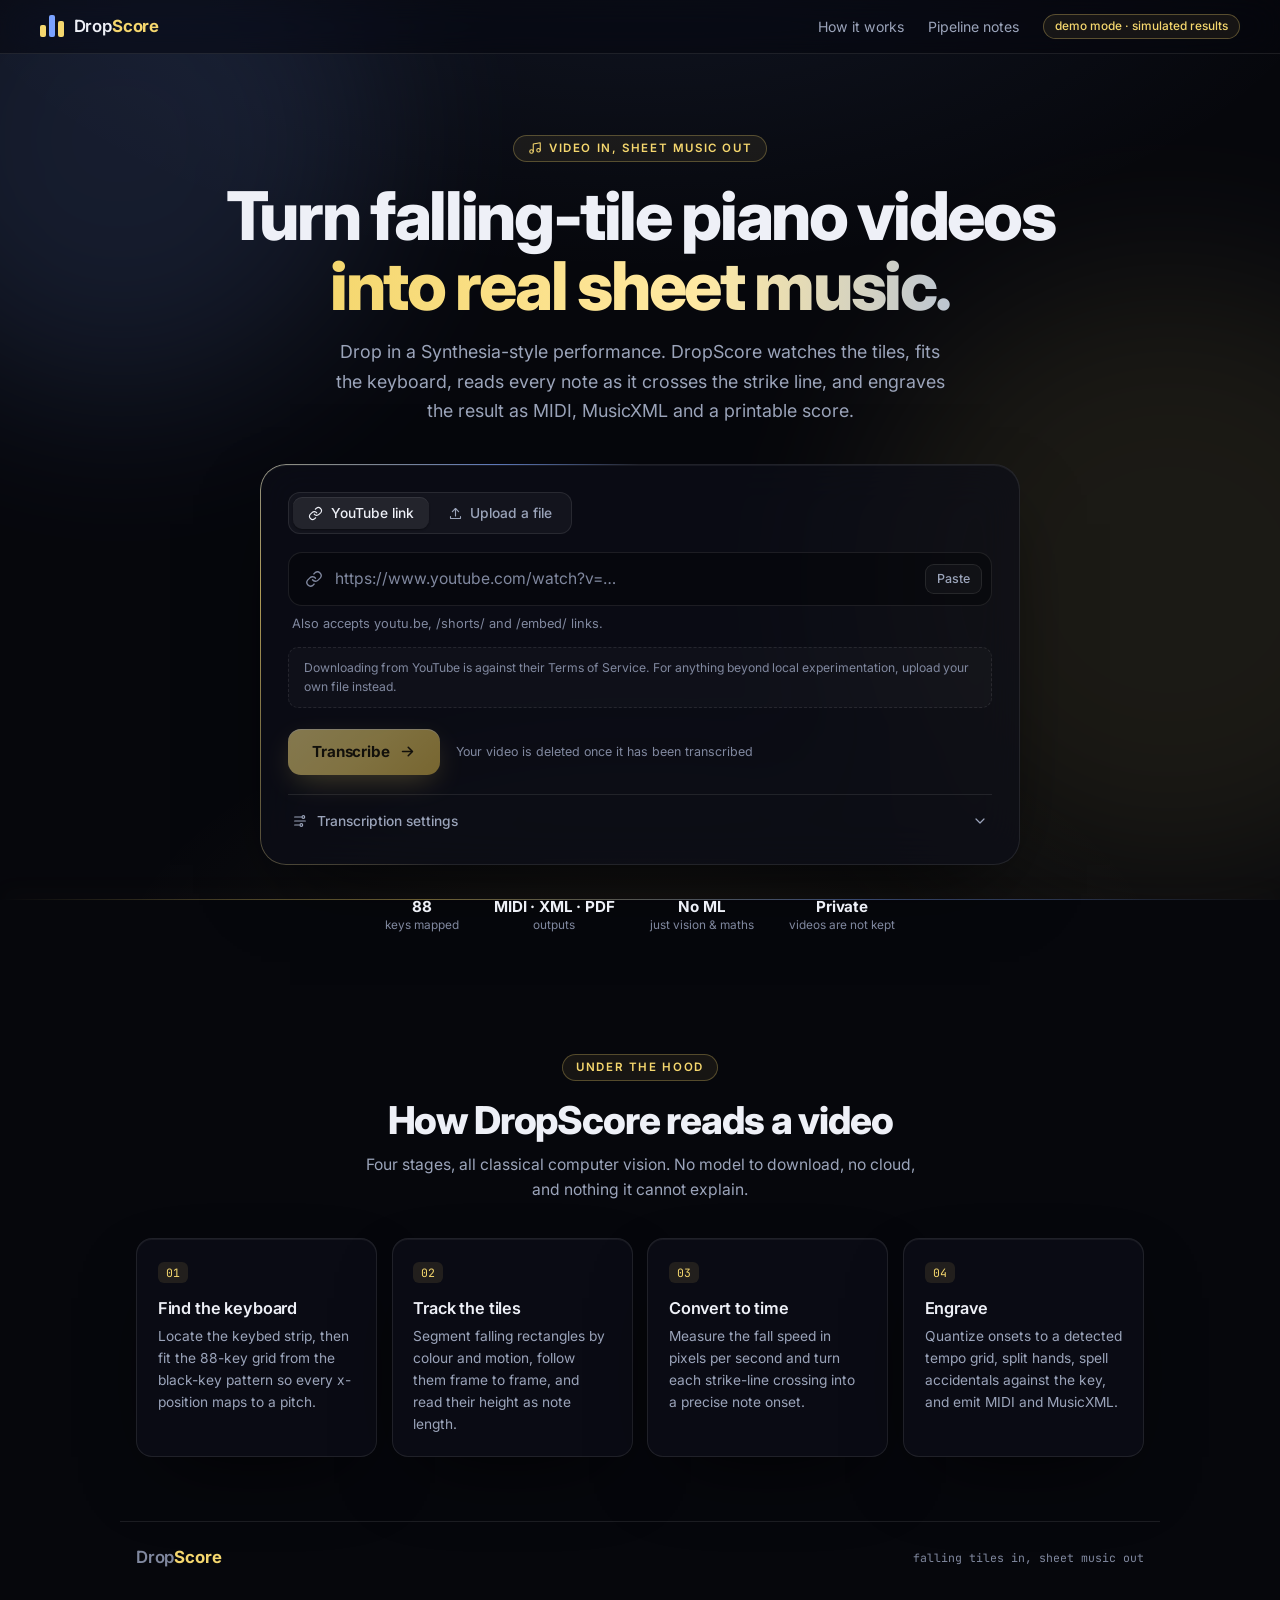
==== commit 71ff0305: "read through smoke, beam the page, and say what went wrong in plain words" ====
--- a/web/index.html
+++ b/web/index.html
@@ -75,13 +75,6 @@
           </div>
 
           <p class="hint" id="hint">Also accepts youtu.be, /shorts/ and /embed/ links.</p>
-
-          <div class="samples">
-            <span>Try</span>
-            <button class="chip" type="button" data-url="https://www.youtube.com/watch?v=dQw4w9WgXcQ">watch?v=…</button>
-            <button class="chip" type="button" data-url="https://youtu.be/9bZkp7q19f0?t=42">youtu.be/…</button>
-            <button class="chip" type="button" data-url="https://www.youtube.com/shorts/aqz-KE-bpKQ">/shorts/…</button>
-          </div>
 
           <div class="preview" id="preview" hidden>
             <div class="preview-thumb">
@@ -138,7 +131,7 @@
             <span>Transcribe</span>
             <svg viewBox="0 0 24 24" aria-hidden="true"><path d="M5 12h13" /><path d="M13 6l6 6-6 6" /></svg>
           </button>
-          <span class="actions-note">Runs locally · nothing leaves your machine</span>
+          <span class="actions-note">Your video is deleted once it has been transcribed</span>
         </div>
       </form>
 
@@ -200,7 +193,7 @@
       <li><b>88</b><span>keys mapped</span></li>
       <li><b>MIDI · XML · PDF</b><span>outputs</span></li>
       <li><b>No ML</b><span>just vision &amp; maths</span></li>
-      <li><b>Offline</b><span>runs on your machine</span></li>
+      <li><b>Private</b><span>videos are not kept</span></li>
     </ul>
   </section>
 
@@ -243,10 +236,19 @@
 
       <div class="roll-wrap">
         <div class="roll-head">
-          <span>Piano roll</span>
+          <span class="roll-title">
+            Piano roll
+            <button class="ghost-btn sm" id="play-btn" type="button" aria-pressed="false">
+              <svg viewBox="0 0 24 24" aria-hidden="true"><path d="M7 5v14l11-7z" /></svg>
+              <span>Listen</span>
+            </button>
+          </span>
           <span class="mono" id="roll-range"></span>
         </div>
-        <canvas id="roll" height="240"></canvas>
+        <div class="roll-canvas">
+          <canvas id="roll" height="240"></canvas>
+          <div class="playhead" id="playhead" hidden></div>
+        </div>
         <div class="keybed" id="keybed" aria-hidden="true"></div>
       </div>
 
@@ -300,7 +302,7 @@
 
 <footer>
   <span class="brand-text">Drop<b>Score</b></span>
-  <span class="mono" id="footer-note">open source · runs locally</span>
+  <span class="mono" id="footer-note">falling tiles in, sheet music out</span>
 </footer>
 
 <script>
--- a/web/styles.css
+++ b/web/styles.css
@@ -10,7 +10,7 @@
   --line-hi:     rgba(255, 255, 255, 0.18);
   --text:        #eef0f7;
   --text-dim:    #9ba4ba;
-  --text-faint:  #646c84;
+  --text-faint:  #80889f; /* 4.5:1 on the cards, for small text */
 
   --accent:      #f5d76e;   /* warm gold: right hand */
   --accent-2:    #7aa2ff;   /* cool blue: left hand  */
@@ -182,13 +182,6 @@
 
 .hint { margin: 0.65rem 0 0 0.25rem; font-size: 0.8rem; color: var(--text-faint); }
 .hint.error { color: var(--danger); }
-
-.samples { display: flex; flex-wrap: wrap; align-items: center; gap: 0.45rem; margin-top: 0.9rem; font-size: 0.78rem; color: var(--text-faint); }
-.chip {
-  padding: 0.3rem 0.65rem; border-radius: 999px; border: 1px solid var(--line); background: var(--surface);
-  color: var(--text-dim); font-family: var(--mono); font-size: 0.72rem; cursor: pointer; transition: border-color 0.15s, color 0.15s, transform 0.15s;
-}
-.chip:hover { color: var(--text); border-color: var(--line-hi); transform: translateY(-1px); }
 
 .note-tos { margin: 1rem 0 0; padding: 0.7rem 0.9rem; border-radius: 10px; font-size: 0.76rem; line-height: 1.5; color: var(--text-faint); background: rgba(255, 255, 255, 0.025); border: 1px dashed var(--line); }
 
@@ -212,6 +205,8 @@
   transition: border-color 0.2s, background 0.2s, transform 0.2s, box-shadow 0.2s;
 }
 .dropzone:hover { border-color: rgba(245, 215, 110, 0.45); }
+/* The real input is invisible, so the zone shows where keyboard focus is. */
+.dropzone:has(input:focus-visible) { border-color: var(--accent); box-shadow: 0 0 0 3px rgba(245, 215, 110, 0.35); }
 .dropzone.dragover { border-color: var(--accent); border-style: solid; background: rgba(245, 215, 110, 0.07); transform: scale(1.01); box-shadow: 0 0 0 6px rgba(245, 215, 110, 0.08), 0 0 60px rgba(245, 215, 110, 0.15); }
 .dropzone input[type="file"] { position: absolute; width: 1px; height: 1px; opacity: 0; pointer-events: none; }
 .dz-ring {
@@ -349,6 +344,10 @@
 .roll-wrap { border-radius: 14px; overflow: hidden; border: 1px solid var(--line); background: #05060a; }
 .roll-head { display: flex; justify-content: space-between; align-items: center; padding: 0.6rem 0.9rem; font-size: 0.78rem; color: var(--text-dim); border-bottom: 1px solid var(--line); background: rgba(255, 255, 255, 0.02); }
 .roll-head .mono { font-size: 0.72rem; color: var(--text-faint); }
+.roll-title { display: inline-flex; align-items: center; gap: 0.7rem; }
+.roll-title .ghost-btn { padding: 0.25rem 0.6rem; font-size: 0.74rem; }
+.roll-canvas { position: relative; }
+.playhead { position: absolute; top: 0; bottom: 0; width: 2px; left: 0; background: var(--accent); box-shadow: 0 0 12px var(--accent); pointer-events: none; }
 #roll { display: block; width: 100%; height: 240px; background: linear-gradient(180deg, #07080e, #0a0c14); }
 .keybed { display: flex; height: 36px; border-top: 1px solid var(--line); background: #0a0c14; position: relative; }
 .keybed .wk { flex: 1; border-right: 1px solid rgba(0, 0, 0, 0.6); background: linear-gradient(180deg, #eceef3, #b8bcc9); }
@@ -406,3 +405,7 @@
   .reveal, .stage { animation: none; opacity: 1; transform: none; }
   .orb, .tiles i, .card-rim, .brand-mark i, .hero h1 em, .progress-bar::after { animation: none; }
 }
+
+/* Keyboard focus, everywhere a mouse user would see a hover. */
+:focus-visible { outline: 2px solid var(--accent); outline-offset: 2px; }
+.field input:focus-visible { outline: none; } /* its field already glows */
